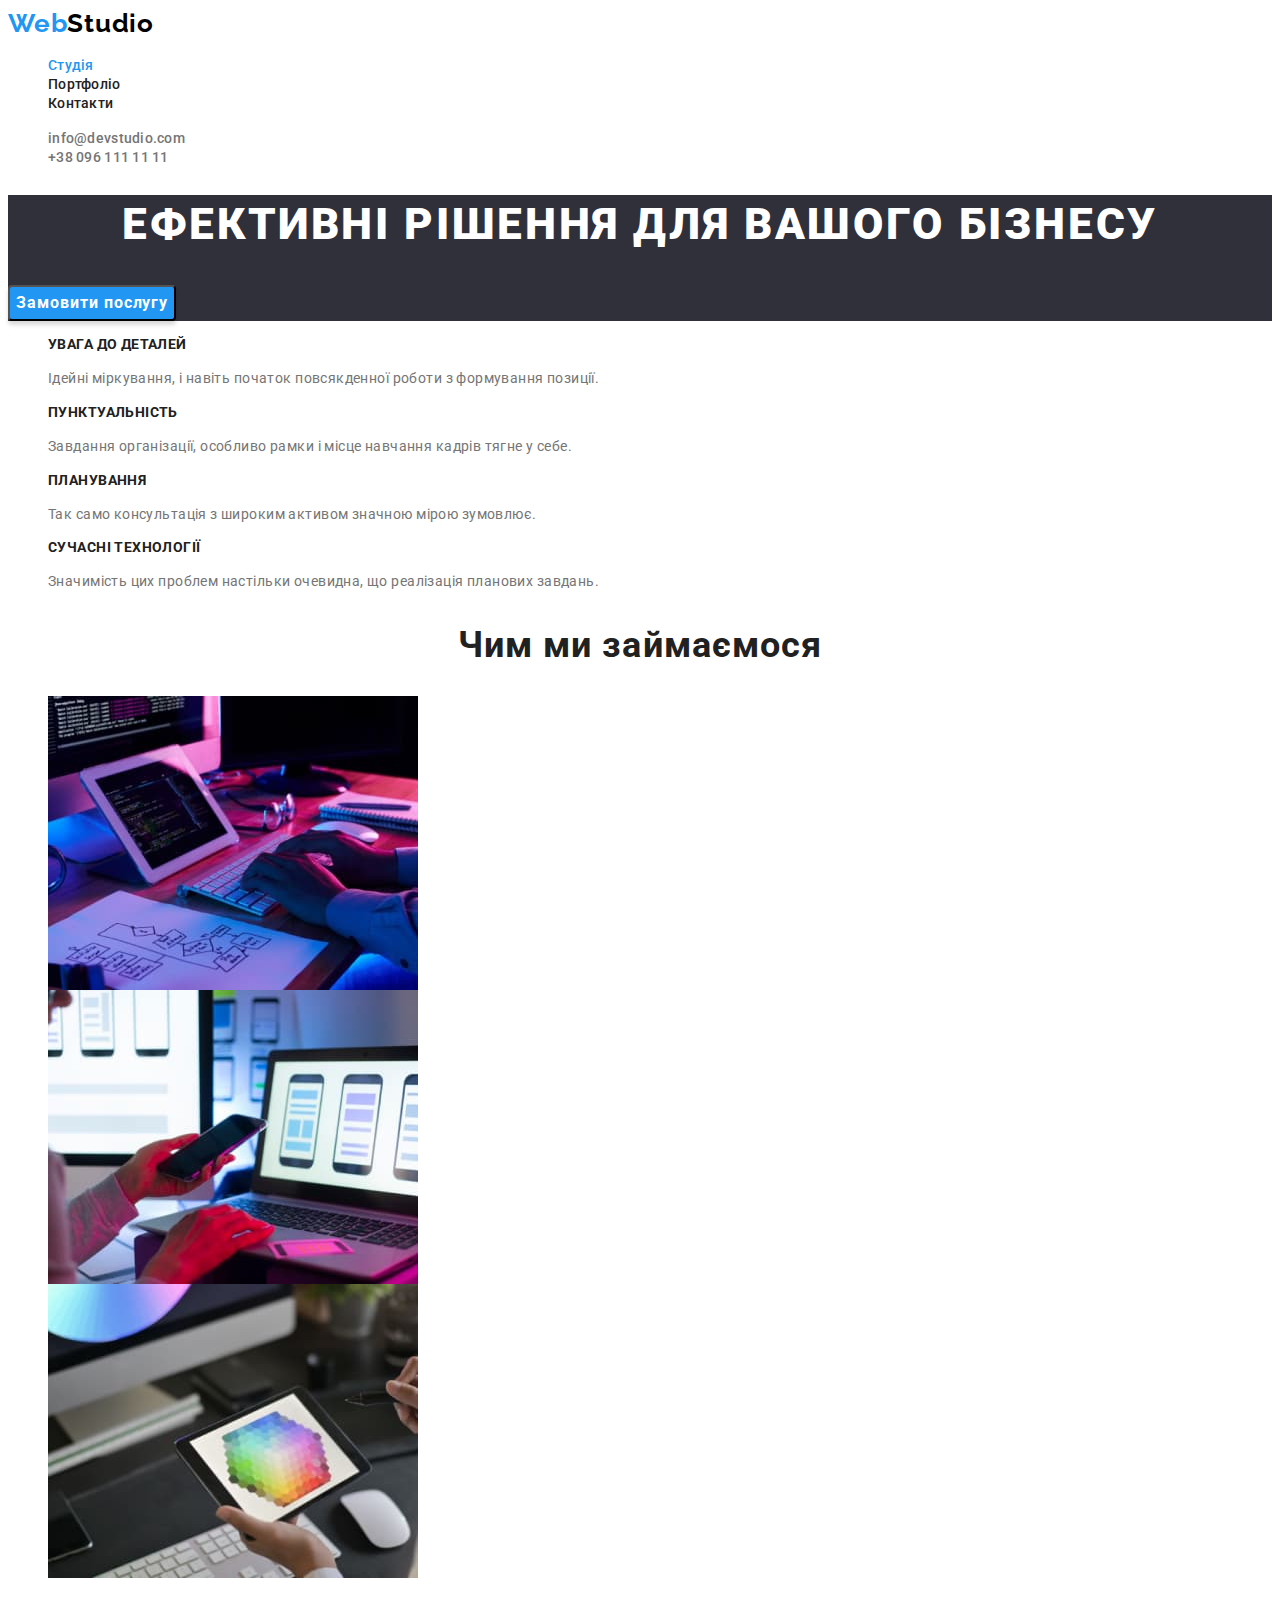
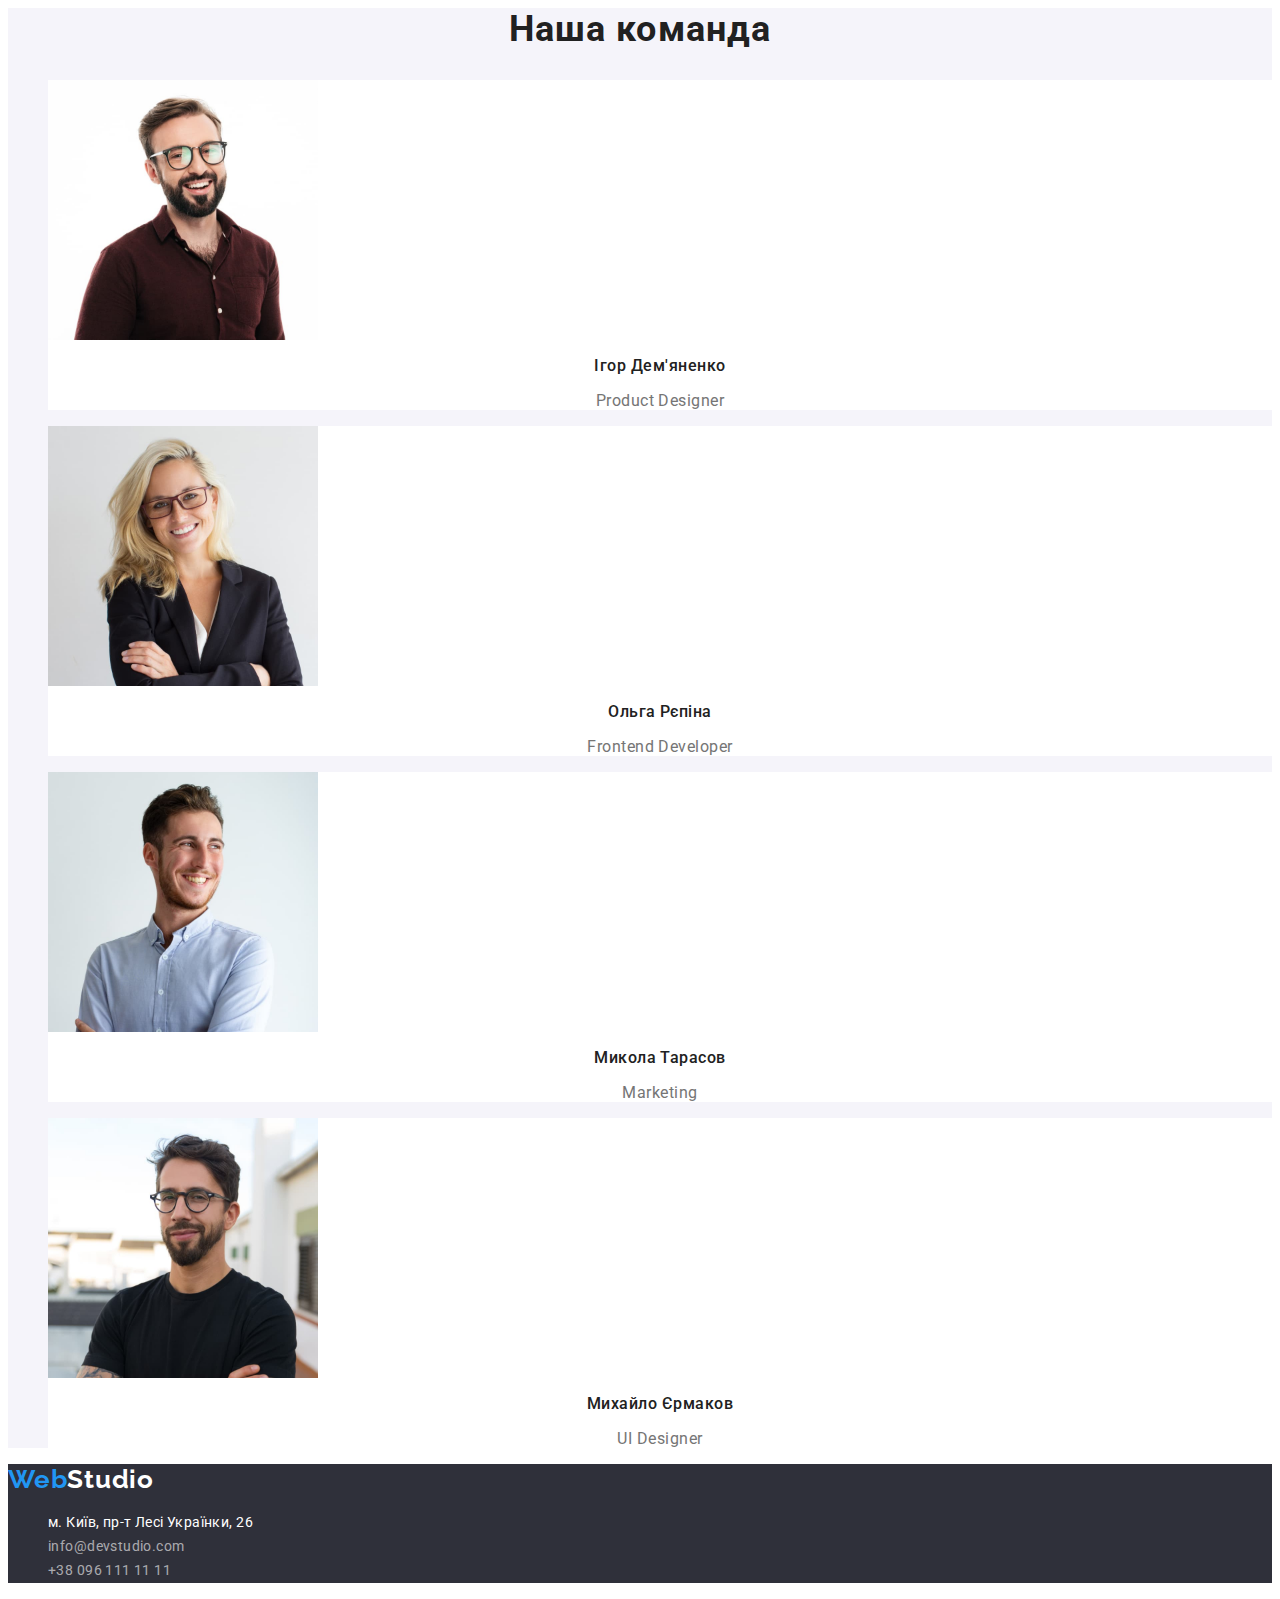
==== index.html @ 2947c77c "Initial commit" ====
<!DOCTYPE html>
<html lang="uk">
  <head>
    <meta charset="UTF-8" />
    <meta http-equiv="X-UA-Compatible" content="IE=edge" />
    <meta name="viewport" content="width=device-width, initial-scale=1.0" />
    <title>Головна</title>
    <!--    ///   подключение шрифтов   ///    -->
    <link rel="preconnect" href="https://fonts.googleapis.com" />
    <link rel="preconnect" href="https://fonts.gstatic.com" crossorigin />
    <link
      href="https://fonts.googleapis.com/css2?family=Raleway:wght@700&family=Roboto:wght@400;500;700;900&display=swap"
      rel="stylesheet"
    />
    <!-- ///   подключение файла стилей   /// -->
    <link rel="stylesheet" href="./css/styles.css" />
  </head>
  <body>
    <header class="header">
      <nav class="navigation">
        <a class="logo header-logo link" href="./index.html"
          ><span class="logo-span">Web</span>Studio</a
        >
        <ul class="menu list">
          <li class="menu-item">
            <a class="menu-link link link-hover current" href="./index.html">Студія</a>
          </li>
          <li class="menu-item">
            <a class="menu-link link link-hover" href="./portfolio.html">Портфоліо</a>
          </li>
          <li class="menu-item"><a class="menu-link link link-hover" href="">Контакти</a></li>
        </ul>
      </nav>
      <ul class="header-contact-list list">
        <li class="header-contact-item">
          <a
            class="mailto-link link link-hover header-contact-link"
            href="mailto:info@devstudio.com
"
            >info@devstudio.com
          </a>
        </li>
        <li>
          <a class="phone-number-link link link-hover header-contact-link" href="tel:+380961111111"
            >+38 096 111 11 11</a
          >
        </li>
      </ul>
    </header>

    <main>
      <section class="hero">
        <!-- сделать  заглавные буквы -->
        <h1 class="hero-title transform">Ефективні рішення для вашого бізнесу</h1>
        <button class="button button-primary" type="button">Замовити послугу</button>
      </section>

      <section class="advantage">
        <!-- скрыть заголовок -->
        <h2 class="visually-hidden">Наші переваги</h2>
        <ul class="advantage-list list">
          <li class="advantage-item">
            <h3 class="advantage-title transform">Увага до деталей</h3>
            <p class="advantage-text">
              Ідейні міркування, і навіть початок повсякденної роботи з формування позиції.
            </p>
          </li>
          <li class="advantage-item">
            <h3 class="advantage-title transform">Пунктуальність</h3>
            <p class="advantage-text">
              Завдання організації, особливо рамки і місце навчання кадрів тягне у себе.
            </p>
          </li>
          <li class="advantage-item">
            <h3 class="advantage-title transform">Планування</h3>
            <p class="advantage-text">
              Так само консультація з широким активом значною мірою зумовлює.
            </p>
          </li>
          <li class="advantage-item">
            <h3 class="advantage-title transform">Сучасні технології</h3>
            <p class="advantage-text">
              Значимість цих проблем настільки очевидна, що реалізація планових завдань.
            </p>
          </li>
        </ul>
      </section>

      <section class="work">
        <h2 class="work-title">Чим ми займаємося</h2>
        <ul class="work-list list">
          <li class="work-item">
            <img
              class="work-img"
              src="./images/work_1.jpg"
              alt="Руки печатають на клавіатурі"
              width="370"
              height="294"
            />
          </li>
          <li class="work-item">
            <img
              class="work-img"
              src="./images/work_2.jpg"
              alt="Рука з телефоном перед монітором комп'ютера"
              width="370"
              height="294"
            />
          </li>
          <li class="work-item">
            <img
              class="work-img"
              src="./images/work_3.jpg"
              alt="Рука з планшетом"
              width="370"
              height="294"
            />
          </li>
        </ul>
      </section>

      <section class="team">
        <h2 class="team-title">Наша команда</h2>
        <ul class="team-list list">
          <li class="team-item">
            <img
              class="team-img"
              src="./images/ihor_demianenko.jpg"
              alt="Фото Ігоря Дем'яненко"
              width="270"
              height="260"
            />
            <h3 class="team-item-title">Ігор Дем'яненко</h3>
            <p class="team-item-text" lang="en">Product Designer</p>
          </li>
          <li class="team-item">
            <img
              class="team-img"
              src="./images/olha_riepina.jpg"
              alt="Фото Ольгі Рєпіної"
              width="270"
              height="260"
            />
            <h3 class="team-item-title">Ольга Рєпіна</h3>
            <p class="team-item-text" lang="en">Frontend Developer</p>
          </li>
          <li class="team-item">
            <img
              class="team-img"
              src="./images/mykola_tarasov.jpg"
              alt="Фото Миколи Тарасова"
              width="270"
              height="260"
            />
            <h3 class="team-item-title">Микола Тарасов</h3>
            <p class="team-item-text" lang="en">Marketing</p>
          </li>
          <li class="team-item">
            <img
              class="team-img"
              src="./images/ykhailo_iermakov.jpg"
              alt="Фото Михайла Єрмакова"
              width="270"
              height="260"
            />
            <h3 class="team-item-title">Михайло Єрмаков</h3>
            <p class="team-item-text" lang="en">UI Designer</p>
          </li>
        </ul>
      </section>
    </main>

    <footer class="footer">
      <a class="logo footer-logo link" href="./index.html"
        ><span class="logo-span">Web</span>Studio</a
      >

      <address class="address">
        <ul class="address-list list">
          <li class="address-item">
            <a
              class="address-link link-hover link"
              href="https://goo.gl/maps/Ke3SqtuffiF32a4DA"
              target="_blank"
              rel="noopener noreferrer nofollow"
              >м. Київ, пр-т Лесі Українки, 26</a
            >
          </li>
          <li class="address-list-item">
            <a class="mailto link link-hover footer-contact-link" href="mailto:info@devstudio.com"
              >info@devstudio.com
            </a>
          </li>
          <li class="address-list-item">
            <a class="phone-number link link-hover footer-contact-link" href="tel:+380961111111"
              >+38 096 111 11 11</a
            >
          </li>
        </ul>
      </address>
    </footer>
  </body>
</html>
---- css/styles.css ----
:root{
    /* палитра цветов */
    --primary-color: #212121;
    --secondary-color: #757575;
    --secondary-color-w: #FFFFFF;
    --logo-color:#000000;
    --additional-color: rgba(255, 255, 255, 0.6);
    --accent-color: #2196F3;
    --secondary-accent-color: #188CE8;

    /* фон */
    --primary-background-color: #ffffff;
    --secondary-background-color-lige: rgba(47, 48, 58, 0.4);
    --secondary-background-color-dark: #2F303A;
    --accent-background-color: #AFB1B8;
    --btn-background-color: #F5F4FA;
    /* текст */
    --primary-font-family: 'Roboto', sans-serif;
    --secondary-font-family: 'Raleway', sans-serif;
}
body {
    font-family: var(--primary-font-family);
    color: var(--primary-color);   
    background-color: var(--primary-background-color);
}

/* ///   сброс стилей   /// */

.link{
    text-decoration: none;
}
.list{
    list-style: none;
}
img{
    display: block;
}
.button {
    cursor: pointer;
}
/* //////////////////////////////////////////// */
/*    ///   скрываем заголовок   ///    */
.visually-hidden {
    position: absolute;
    white-space: nowrap;
    width: 1px;
    height: 1px;
    overflow: hidden;
    border: 0;
    padding: 0;
    clip: rect(0 0 0 0);
    clip-path: inset(50%);
    margin: -1px;
}
/* //////////////////////////////////////////// */
/* общие классы */
.transform {
    text-transform: uppercase;
}

.link-hover:hover,
.linc-hover:focus-within{
    color: var(--accent-color);
}
/* //////////////////////////////////////////// */
/*    ///   header   ///    */

/* logo */

.logo {
    font-family: 'Raleway', sans-serif;
    font-weight: 700;
    font-size: 26px;
    line-height: 1.19;
    letter-spacing: 0.03em;
    color: var(--logo-color);
}

.logo-span {
    color: var(--accent-color)
}

.footer-logo {
    color: var(--secondary-color-w);
}


/* nav */
.menu-link{
    font-weight: 500;
    font-size: 14px;
    line-height: 1.14;
    letter-spacing: 0.02em;
    color: var(--primary-color)  
}
/* header-contact */
.header-contact-link{
    color: var(--secondary-color);
    font-weight: 500;
    font-size: 14px;
    line-height: 1.14;
    letter-spacing: 0.02em;
}
/* //////////////////////////////////////////// */


/*    ///   hero   ///    */
.hero{
    background-color: var(--secondary-background-color-dark);
}
.hero-title{
    font-weight: 900;
    font-size: 44px;
    line-height: 1.36;    
    text-align: center;
    letter-spacing: 0.06em;    
    color: var(--secondary-color-w);


}
/* button */
.button {
    font-family: inherit;
    cursor: pointer;
    font-size: 16px;
}
.button-primary{    
    font-weight: 700;   
    line-height: 1.88;        
    letter-spacing: 0.06em;   
    color: var(--secondary-color-w);
    background: var(--accent-color);
    box-shadow: 0px 4px 4px rgba(0, 0, 0, 0.15);
    border-radius: 4px;
}
.portfolio-button{
    font-weight: 500;
    line-height: 1.62;
    letter-spacing: 0.03em;
    padding: 6px 22px;   
    border-radius: 4px;
    color: var(--primary-color);
    background-color: var(--btn-background-color);
    border-color: transparent;
}
/* =========== */
.button-activ:active {
    color: var(--accent-color);
}
.button-primary:hover,
.button-primary:focus{
    background: var(--secondary-accent-color);
   


}
.portfolio-button:hover,
.portfolio-button:focus{
    color: var(--secondary-color-w);
    background: var(--accent-color);
    box-shadow: 0px 3px 1px rgba(0, 0, 0, 0.1), 
                0px 1px 2px rgba(0, 0, 0, 0.08), 
                0px 2px 2px rgba(0, 0, 0, 0.12);
}


/* ///////////////////////////////////////////// */

/*    ///   advantage   ///    */
.advantage-title{    
    font-size: 14px;
    line-height: 1.14;
    letter-spacing: 0.03em;
}
.advantage-text{
    font-size: 14px;
    line-height: 1.71;        
    letter-spacing: 0.03em;    
    color: var(--secondary-color);
}
/* ///////////////////////////////////////////// */

/*    ///   work   /// */
.work-title{   
    font-size: 36px;
    line-height: 1.17;
    text-align: center;
    letter-spacing: 0.03em;
}
/* ///////////////////////////////////////////// */

/*    ///   team   ///    */
.team{
    background-color: var(--btn-background-color);
}
.team-item{
    background-color: var(--primary-background-color);
}
       
.team-title{    
    font-size: 36px;
    line-height: 1.17;
    text-align: center;
    letter-spacing: 0.03em;

}
.team-item-title{    
    font-weight: 500;
    font-size: 16px;
    line-height: 1.19;    
    text-align: center;
    letter-spacing: 0.03em;

}
.team-item-text{
    font-size: 16px;
    line-height: 1.19;
    text-align: center;
    letter-spacing: 0.03em;    
    color: var(--secondary-color);
}
/* ///////////////////////////////////////////// */
/*    ///   footer   ///    */
.footer{
    background-color: var(--secondary-background-color-dark);
}
.address{
    font-style: normal;
}
.address-link{   
    font-size: 14px;
    line-height: 1.71;
    letter-spacing: 0.03em;    
    color: var(--secondary-color-w);
}
.footer-contact-link {
    
    font-size: 14px;
    line-height: 1.71;
    letter-spacing: 0.03em;
    color: var(--additional-color);
}
.current {
    color: var(--accent-color);
}
/* ///////////////////////////////////////////// */
/*    ///   portfolio   ///    */
.portfolio-item-clients-title{
    color: var(--primary-color);
    font-size: 18px;
    line-height: 2;        
    letter-spacing: 0.06em;
}
.portfolio-item-clients-text{
    line-height: 1.88;
    letter-spacing: 0.03em;
    color: var(--secondary-color);
}




/* ///////////////////////////////////////////// */
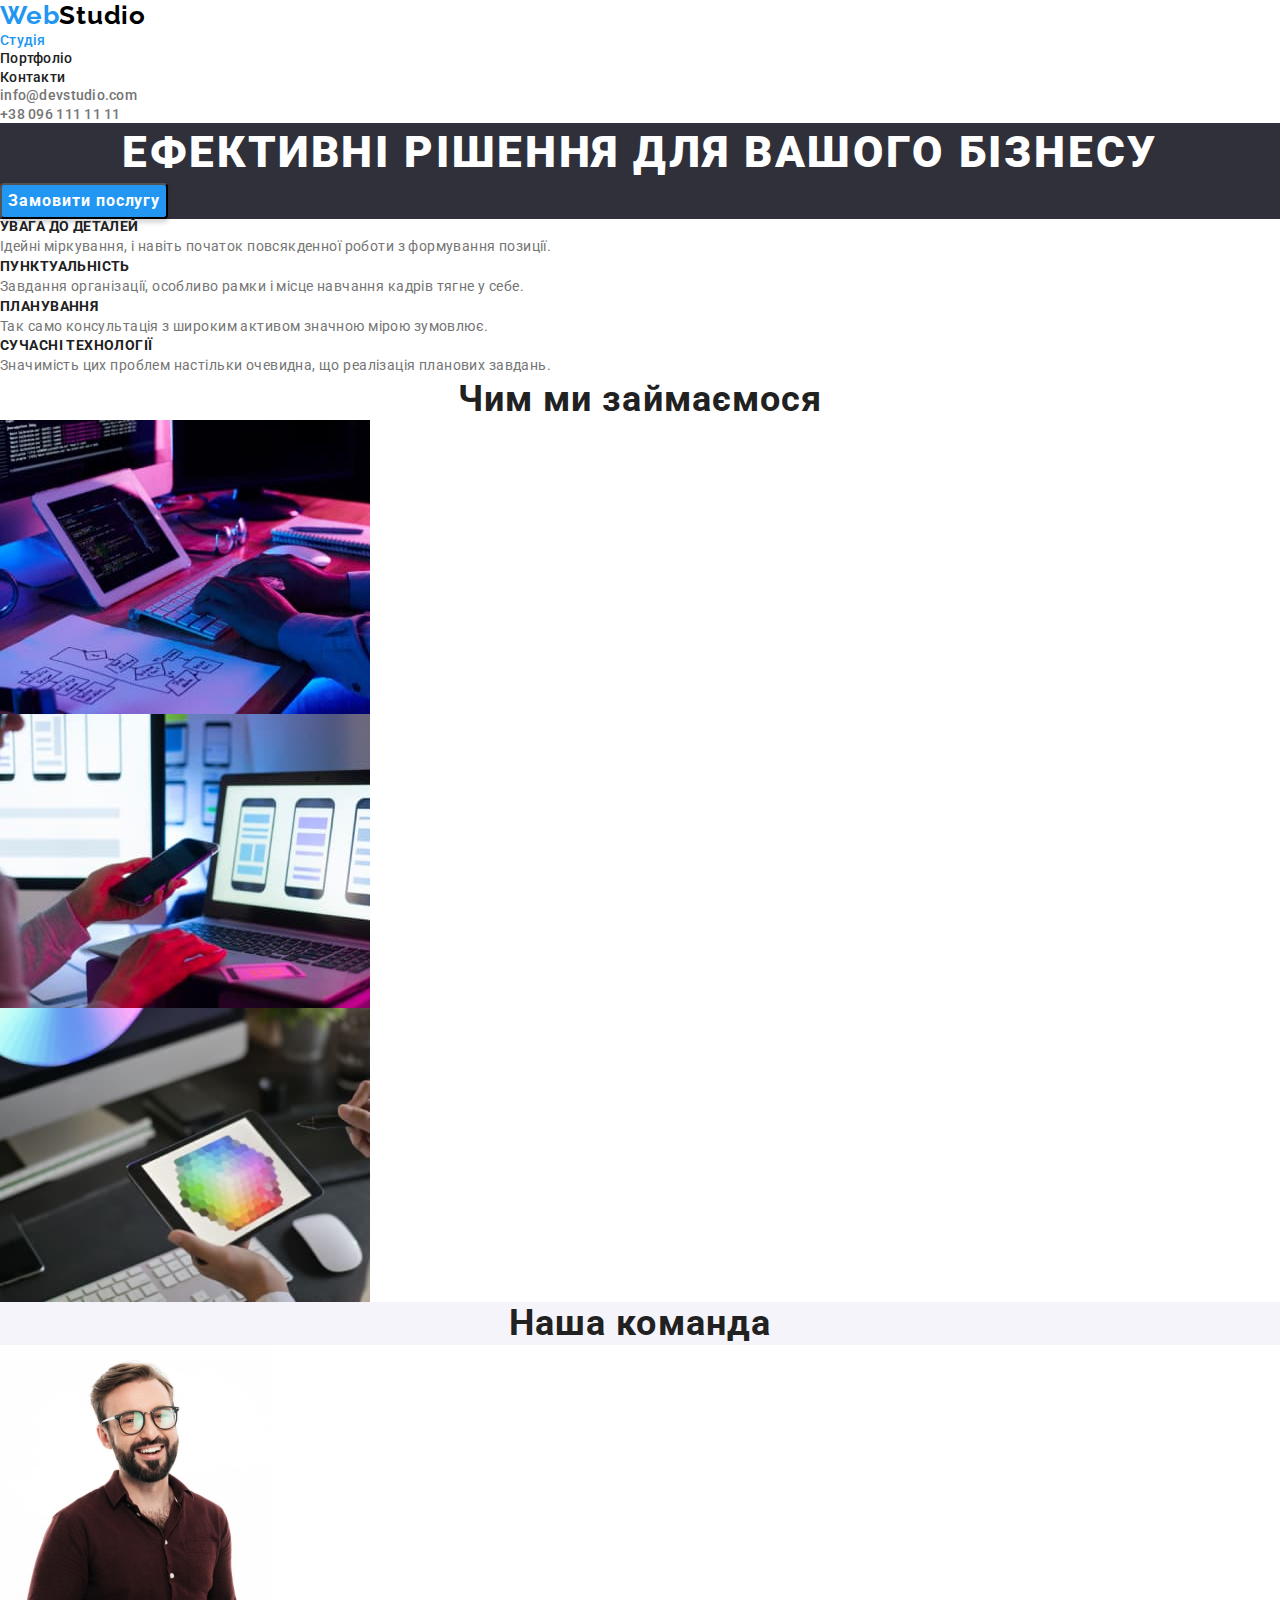
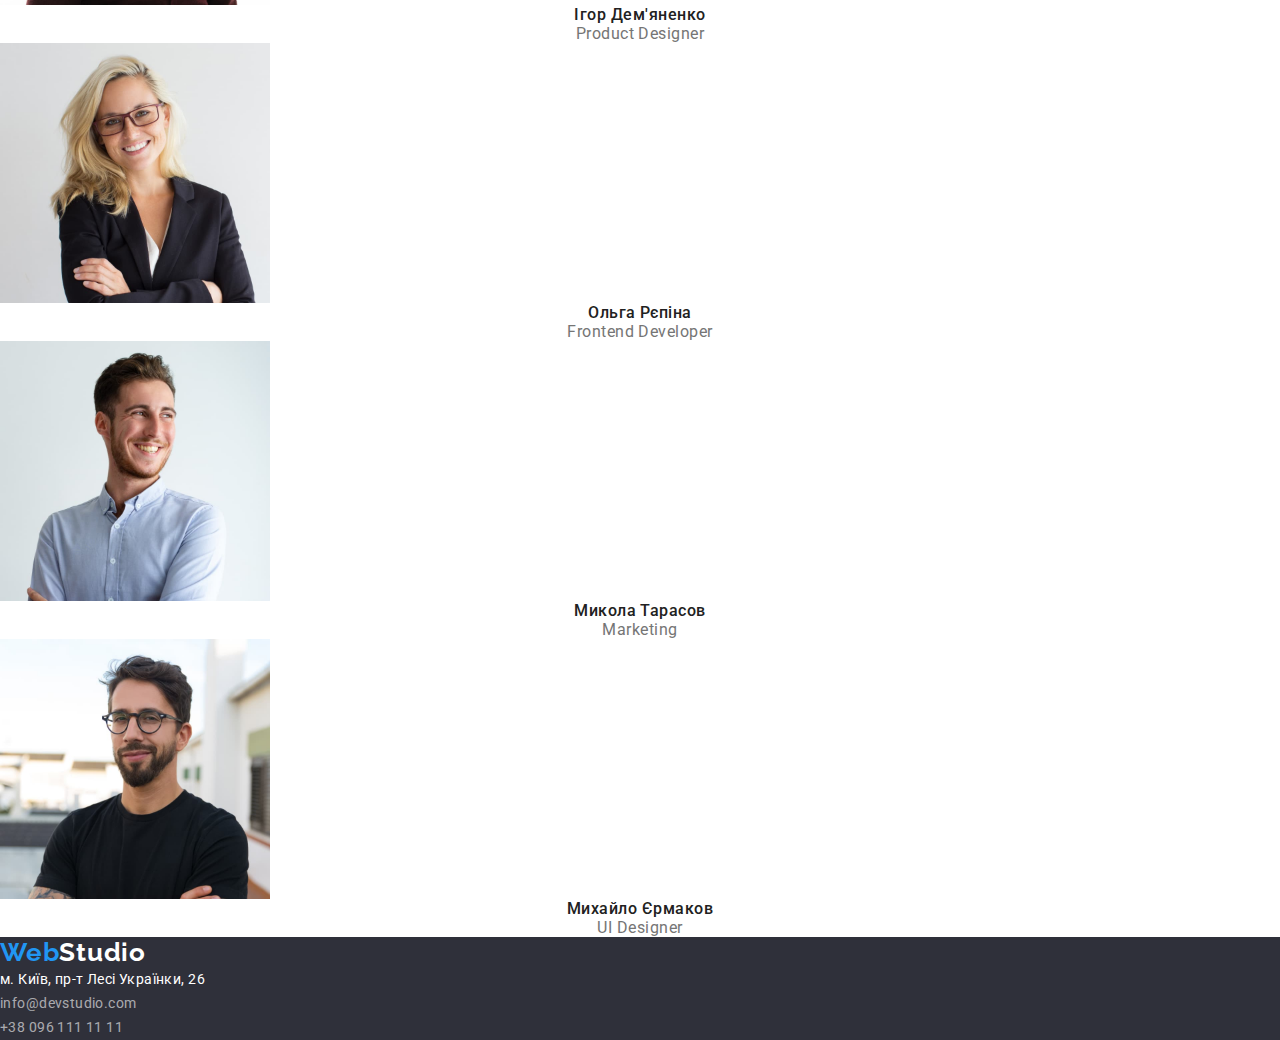
==== commit b1f1957f: "Добавляет нормалайз и сброс стилей" ====
--- a/index.html
+++ b/index.html
@@ -11,6 +11,11 @@
     <link
       href="https://fonts.googleapis.com/css2?family=Raleway:wght@700&family=Roboto:wght@400;500;700;900&display=swap"
       rel="stylesheet"
+    />
+    <!-- modern-normalize -->
+    <link
+      rel="stylesheet"
+      href="https://cdn.jsdelivr.net/npm/modern-normalize@1.1.0/modern-normalize.min.css"
     />
     <!-- ///   подключение файла стилей   /// -->
     <link rel="stylesheet" href="./css/styles.css" />
--- a/css/styles.css
+++ b/css/styles.css
@@ -25,6 +25,20 @@
 }
 
 /* ///   сброс стилей   /// */
+h1,
+h2,
+h3,
+p{
+    margin-top: 0;
+    margin-bottom: 0;
+    padding-left: 0;
+}
+ol,
+ul{
+    margin-top: 0;
+    margin-bottom: 0;
+    padding-left: 0;
+}
 
 .link{
     text-decoration: none;
@@ -37,6 +51,9 @@
 }
 .button {
     cursor: pointer;
+}
+address{
+    font-style: normal;
 }
 /* //////////////////////////////////////////// */
 /*    ///   скрываем заголовок   ///    */
@@ -104,6 +121,8 @@
 /* //////////////////////////////////////////// */
 
 
+
+
 /*    ///   hero   ///    */
 .hero{
     background-color: var(--secondary-background-color-dark);
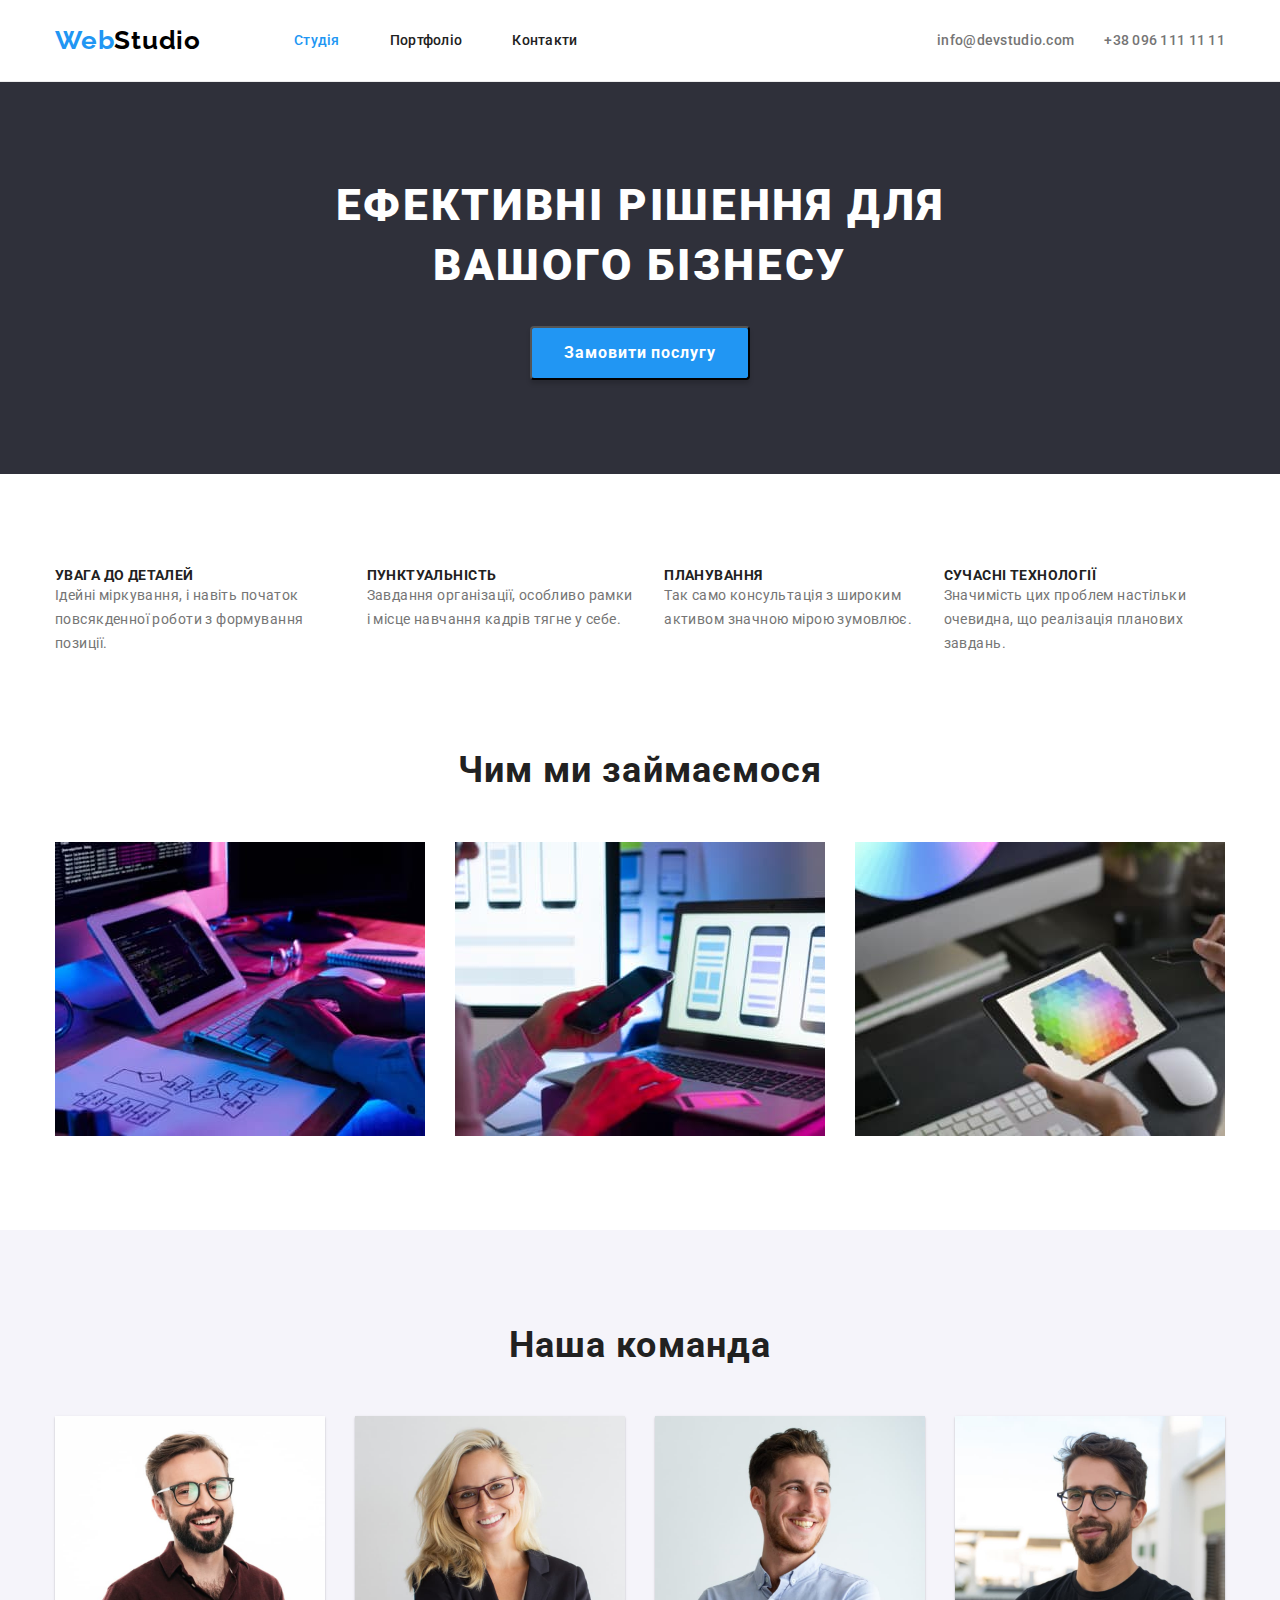
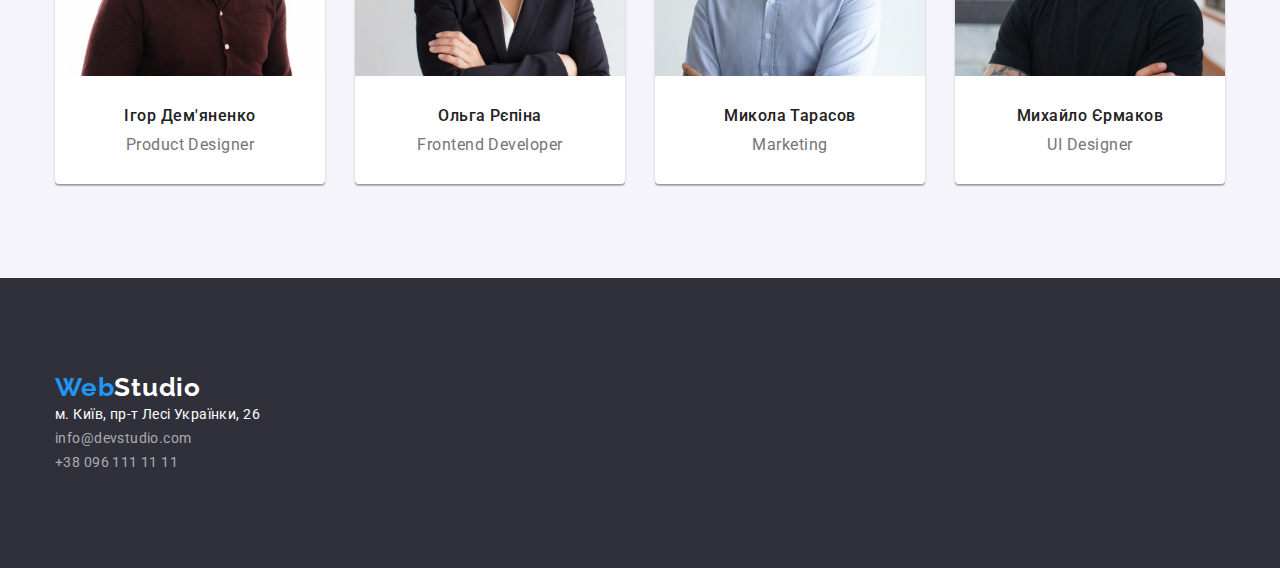
==== commit 9adf7bbd: "Добавляет главную страничку, кроме футера" ====
--- a/index.html
+++ b/index.html
@@ -22,187 +22,199 @@
   </head>
   <body>
     <header class="header">
-      <nav class="navigation">
-        <a class="logo header-logo link" href="./index.html"
-          ><span class="logo-span">Web</span>Studio</a
-        >
-        <ul class="menu list">
-          <li class="menu-item">
-            <a class="menu-link link link-hover current" href="./index.html">Студія</a>
-          </li>
-          <li class="menu-item">
-            <a class="menu-link link link-hover" href="./portfolio.html">Портфоліо</a>
-          </li>
-          <li class="menu-item"><a class="menu-link link link-hover" href="">Контакти</a></li>
-        </ul>
-      </nav>
-      <ul class="header-contact-list list">
-        <li class="header-contact-item">
-          <a
-            class="mailto-link link link-hover header-contact-link"
-            href="mailto:info@devstudio.com
+      <div class="container header-container">
+        <nav class="navigation">
+          <a class="logo header-logo link" href="./index.html"
+            ><span class="logo-span">Web</span>Studio</a
+          >
+          <ul class="menu list">
+            <li class="menu-item">
+              <a class="menu-link link link-hover current" href="./index.html">Студія</a>
+            </li>
+            <li class="menu-item">
+              <a class="menu-link link link-hover" href="./portfolio.html">Портфоліо</a>
+            </li>
+            <li class="menu-item"><a class="menu-link link link-hover" href="">Контакти</a></li>
+          </ul>
+        </nav>
+        <ul class="header-contact-list list">
+          <li class="header-contact-item">
+            <a
+              class="mailto-link link link-hover header-contact-link"
+              href="mailto:info@devstudio.com
 "
-            >info@devstudio.com
-          </a>
-        </li>
-        <li>
-          <a class="phone-number-link link link-hover header-contact-link" href="tel:+380961111111"
-            >+38 096 111 11 11</a
-          >
-        </li>
-      </ul>
-    </header>
-
-    <main>
-      <section class="hero">
-        <!-- сделать  заглавные буквы -->
-        <h1 class="hero-title transform">Ефективні рішення для вашого бізнесу</h1>
-        <button class="button button-primary" type="button">Замовити послугу</button>
-      </section>
-
-      <section class="advantage">
-        <!-- скрыть заголовок -->
-        <h2 class="visually-hidden">Наші переваги</h2>
-        <ul class="advantage-list list">
-          <li class="advantage-item">
-            <h3 class="advantage-title transform">Увага до деталей</h3>
-            <p class="advantage-text">
-              Ідейні міркування, і навіть початок повсякденної роботи з формування позиції.
-            </p>
-          </li>
-          <li class="advantage-item">
-            <h3 class="advantage-title transform">Пунктуальність</h3>
-            <p class="advantage-text">
-              Завдання організації, особливо рамки і місце навчання кадрів тягне у себе.
-            </p>
-          </li>
-          <li class="advantage-item">
-            <h3 class="advantage-title transform">Планування</h3>
-            <p class="advantage-text">
-              Так само консультація з широким активом значною мірою зумовлює.
-            </p>
-          </li>
-          <li class="advantage-item">
-            <h3 class="advantage-title transform">Сучасні технології</h3>
-            <p class="advantage-text">
-              Значимість цих проблем настільки очевидна, що реалізація планових завдань.
-            </p>
-          </li>
-        </ul>
-      </section>
-
-      <section class="work">
-        <h2 class="work-title">Чим ми займаємося</h2>
-        <ul class="work-list list">
-          <li class="work-item">
-            <img
-              class="work-img"
-              src="./images/work_1.jpg"
-              alt="Руки печатають на клавіатурі"
-              width="370"
-              height="294"
-            />
-          </li>
-          <li class="work-item">
-            <img
-              class="work-img"
-              src="./images/work_2.jpg"
-              alt="Рука з телефоном перед монітором комп'ютера"
-              width="370"
-              height="294"
-            />
-          </li>
-          <li class="work-item">
-            <img
-              class="work-img"
-              src="./images/work_3.jpg"
-              alt="Рука з планшетом"
-              width="370"
-              height="294"
-            />
-          </li>
-        </ul>
-      </section>
-
-      <section class="team">
-        <h2 class="team-title">Наша команда</h2>
-        <ul class="team-list list">
-          <li class="team-item">
-            <img
-              class="team-img"
-              src="./images/ihor_demianenko.jpg"
-              alt="Фото Ігоря Дем'яненко"
-              width="270"
-              height="260"
-            />
-            <h3 class="team-item-title">Ігор Дем'яненко</h3>
-            <p class="team-item-text" lang="en">Product Designer</p>
-          </li>
-          <li class="team-item">
-            <img
-              class="team-img"
-              src="./images/olha_riepina.jpg"
-              alt="Фото Ольгі Рєпіної"
-              width="270"
-              height="260"
-            />
-            <h3 class="team-item-title">Ольга Рєпіна</h3>
-            <p class="team-item-text" lang="en">Frontend Developer</p>
-          </li>
-          <li class="team-item">
-            <img
-              class="team-img"
-              src="./images/mykola_tarasov.jpg"
-              alt="Фото Миколи Тарасова"
-              width="270"
-              height="260"
-            />
-            <h3 class="team-item-title">Микола Тарасов</h3>
-            <p class="team-item-text" lang="en">Marketing</p>
-          </li>
-          <li class="team-item">
-            <img
-              class="team-img"
-              src="./images/ykhailo_iermakov.jpg"
-              alt="Фото Михайла Єрмакова"
-              width="270"
-              height="260"
-            />
-            <h3 class="team-item-title">Михайло Єрмаков</h3>
-            <p class="team-item-text" lang="en">UI Designer</p>
-          </li>
-        </ul>
-      </section>
-    </main>
-
-    <footer class="footer">
-      <a class="logo footer-logo link" href="./index.html"
-        ><span class="logo-span">Web</span>Studio</a
-      >
-
-      <address class="address">
-        <ul class="address-list list">
-          <li class="address-item">
-            <a
-              class="address-link link-hover link"
-              href="https://goo.gl/maps/Ke3SqtuffiF32a4DA"
-              target="_blank"
-              rel="noopener noreferrer nofollow"
-              >м. Київ, пр-т Лесі Українки, 26</a
-            >
-          </li>
-          <li class="address-list-item">
-            <a class="mailto link link-hover footer-contact-link" href="mailto:info@devstudio.com"
               >info@devstudio.com
             </a>
           </li>
-          <li class="address-list-item">
-            <a class="phone-number link link-hover footer-contact-link" href="tel:+380961111111"
+          <li>
+            <a
+              class="phone-number-link link link-hover header-contact-link"
+              href="tel:+380961111111"
               >+38 096 111 11 11</a
             >
           </li>
         </ul>
-      </address>
+      </div>
+    </header>
+
+    <main>
+      <section class="hero">
+        <div class="container hero-container">
+          <h1 class="hero-title transform">Ефективні рішення для вашого бізнесу</h1>
+          <button class="button button-primary" type="button">Замовити послугу</button>
+        </div>
+      </section>
+
+      <section class="advantage">
+        <div class="container advantage-container">
+          <h2 class="visually-hidden">Наші переваги</h2>
+          <ul class="advantage-list list">
+            <li class="advantage-item">
+              <h3 class="advantage-title transform">Увага до деталей</h3>
+              <p class="advantage-text">
+                Ідейні міркування, і навіть початок повсякденної роботи з формування позиції.
+              </p>
+            </li>
+            <li class="advantage-item">
+              <h3 class="advantage-title transform">Пунктуальність</h3>
+              <p class="advantage-text">
+                Завдання організації, особливо рамки і місце навчання кадрів тягне у себе.
+              </p>
+            </li>
+            <li class="advantage-item">
+              <h3 class="advantage-title transform">Планування</h3>
+              <p class="advantage-text">
+                Так само консультація з широким активом значною мірою зумовлює.
+              </p>
+            </li>
+            <li class="advantage-item">
+              <h3 class="advantage-title transform">Сучасні технології</h3>
+              <p class="advantage-text">
+                Значимість цих проблем настільки очевидна, що реалізація планових завдань.
+              </p>
+            </li>
+          </ul>
+        </div>
+      </section>
+
+      <section class="work">
+        <div class="container work-container">
+          <h2 class="work-title title">Чим ми займаємося</h2>
+          <ul class="work-list list">
+            <li class="work-item">
+              <img
+                class="work-img"
+                src="./images/work_1.jpg"
+                alt="Руки печатають на клавіатурі"
+                width="370"
+                height="294"
+              />
+            </li>
+            <li class="work-item">
+              <img
+                class="work-img"
+                src="./images/work_2.jpg"
+                alt="Рука з телефоном перед монітором комп'ютера"
+                width="370"
+                height="294"
+              />
+            </li>
+            <li class="work-item">
+              <img
+                class="work-img"
+                src="./images/work_3.jpg"
+                alt="Рука з планшетом"
+                width="370"
+                height="294"
+              />
+            </li>
+          </ul>
+        </div>
+      </section>
+
+      <section class="team">
+        <div class="container">
+          <h2 class="team-title title">Наша команда</h2>
+          <ul class="team-list list">
+            <li class="team-item">
+              <img
+                class="team-img"
+                src="./images/ihor_demianenko.jpg"
+                alt="Фото Ігоря Дем'яненко"
+                width="270"
+                height="260"
+              />
+              <h3 class="team-item-title">Ігор Дем'яненко</h3>
+              <p class="team-item-text" lang="en">Product Designer</p>
+            </li>
+            <li class="team-item">
+              <img
+                class="team-img"
+                src="./images/olha_riepina.jpg"
+                alt="Фото Ольгі Рєпіної"
+                width="270"
+                height="260"
+              />
+              <h3 class="team-item-title">Ольга Рєпіна</h3>
+              <p class="team-item-text" lang="en">Frontend Developer</p>
+            </li>
+            <li class="team-item">
+              <img
+                class="team-img"
+                src="./images/mykola_tarasov.jpg"
+                alt="Фото Миколи Тарасова"
+                width="270"
+                height="260"
+              />
+              <h3 class="team-item-title">Микола Тарасов</h3>
+              <p class="team-item-text" lang="en">Marketing</p>
+            </li>
+            <li class="team-item">
+              <img
+                class="team-img"
+                src="./images/ykhailo_iermakov.jpg"
+                alt="Фото Михайла Єрмакова"
+                width="270"
+                height="260"
+              />
+              <h3 class="team-item-title">Михайло Єрмаков</h3>
+              <p class="team-item-text" lang="en">UI Designer</p>
+            </li>
+          </ul>
+        </div>
+      </section>
+    </main>
+
+    <footer class="footer">
+      <div class="container">
+        <a class="logo footer-logo link" href="./index.html"
+          ><span class="logo-span">Web</span>Studio</a
+        >
+
+        <address class="address">
+          <ul class="address-list list">
+            <li class="address-item">
+              <a
+                class="address-link link-hover link"
+                href="https://goo.gl/maps/Ke3SqtuffiF32a4DA"
+                target="_blank"
+                rel="noopener noreferrer nofollow"
+                >м. Київ, пр-т Лесі Українки, 26</a
+              >
+            </li>
+            <li class="address-list-item">
+              <a class="mailto link link-hover footer-contact-link" href="mailto:info@devstudio.com"
+                >info@devstudio.com
+              </a>
+            </li>
+            <li class="address-list-item">
+              <a class="phone-number link link-hover footer-contact-link" href="tel:+380961111111"
+                >+38 096 111 11 11</a
+              >
+            </li>
+          </ul>
+        </address>
+      </div>
     </footer>
   </body>
 </html>
--- a/css/styles.css
+++ b/css/styles.css
@@ -71,19 +71,30 @@
 }
 /* //////////////////////////////////////////// */
 /* общие классы */
+.container{
+    width: 1200px;
+    padding:94px 15px;
+    margin-left: auto;
+    margin-right: auto;
+} 
+.title{
+    font-size: 36px;
+    line-height: 1.17;
+    text-align: center;
+    letter-spacing: 0.03em;
+    margin-bottom: 50px;
+    
+
+}
 .transform {
     text-transform: uppercase;
 }
-
 .link-hover:hover,
 .linc-hover:focus-within{
     color: var(--accent-color);
 }
 /* //////////////////////////////////////////// */
-/*    ///   header   ///    */
-
 /* logo */
-
 .logo {
     font-family: 'Raleway', sans-serif;
     font-weight: 700;
@@ -92,16 +103,40 @@
     letter-spacing: 0.03em;
     color: var(--logo-color);
 }
-
 .logo-span {
     color: var(--accent-color)
 }
-
 .footer-logo {
     color: var(--secondary-color-w);
 }
-
-
+/*====================   HEADER   ==================== */
+.header{
+    border-bottom: 1px solid #ECECEC;
+}
+.header-container {
+    display: flex;    
+    justify-content: space-between;
+    padding-top: 25px;
+    padding-bottom: 25px;    
+}
+.navigation {
+    display: flex;
+    justify-content: center;
+    align-items: center;
+}
+.menu {
+    display: flex;
+    column-gap: 50px;
+}
+.header-logo{
+    margin-right: 93px;
+}
+.header-contact-list{
+    display: flex;
+    justify-content: center;
+    align-items: center;
+    column-gap: 30px;
+}
 /* nav */
 .menu-link{
     font-weight: 500;
@@ -119,35 +154,41 @@
     letter-spacing: 0.02em;
 }
 /* //////////////////////////////////////////// */
-
-
-
-
 /*    ///   hero   ///    */
 .hero{
     background-color: var(--secondary-background-color-dark);
+}
+.hero-container{
+    display: flex;
+    flex-direction: column;
+    align-items: center;
+    row-gap: 30px;
 }
 .hero-title{
     font-weight: 900;
     font-size: 44px;
     line-height: 1.36;    
     text-align: center;
-    letter-spacing: 0.06em;    
-    color: var(--secondary-color-w);
-
-
+    letter-spacing: 0.06em; 
+    width: 696px; 
+    /* margin-right: auto;
+    margin-left: auto; */
+    color: var(--secondary-color-w);
 }
 /* button */
 .button {
     font-family: inherit;
     cursor: pointer;
     font-size: 16px;
-}
+}   
 .button-primary{    
     font-weight: 700;   
     line-height: 1.88;        
     letter-spacing: 0.06em;   
     color: var(--secondary-color-w);
+    padding: 10px 32px;
+    /* margin-right: auto;
+    margin-left: auto; */
     background: var(--accent-color);
     box-shadow: 0px 4px 4px rgba(0, 0, 0, 0.15);
     border-radius: 4px;
@@ -186,6 +227,13 @@
 /* ///////////////////////////////////////////// */
 
 /*    ///   advantage   ///    */
+.advantage-list{
+    display: flex;
+    justify-content: space-between;
+    column-gap: 30px;
+
+}
+
 .advantage-title{    
     font-size: 14px;
     line-height: 1.14;
@@ -198,30 +246,39 @@
     color: var(--secondary-color);
 }
 /* ///////////////////////////////////////////// */
-
 /*    ///   work   /// */
-.work-title{   
-    font-size: 36px;
-    line-height: 1.17;
-    text-align: center;
-    letter-spacing: 0.03em;
-}
+/* ///////////////////////////////////////////// */
+
+.work-container{
+    padding-top: 0;
+}
+.work-list{
+    display: flex;
+    justify-content: space-between;
+    column-gap: 30px;
+    
+}
+
 /* ///////////////////////////////////////////// */
 
 /*    ///   team   ///    */
 .team{
     background-color: var(--btn-background-color);
 }
-.team-item{
+  
+.team-list{
+    display: flex;
+    justify-content: space-between;
+    column-gap: 30px;    
+}
+.team-item {
     background-color: var(--primary-background-color);
-}
-       
-.team-title{    
-    font-size: 36px;
-    line-height: 1.17;
-    text-align: center;
-    letter-spacing: 0.03em;
-
+    padding-bottom: 30px;    
+    box-shadow: 0px 1px 3px rgba(0, 0, 0, 0.12), 0px 1px 1px rgba(0, 0, 0, 0.14), 0px 2px 1px rgba(0, 0, 0, 0.2);
+    border-radius: 0px 0px 4px 4px;
+}
+.team-img{
+    margin-bottom: 30px;
 }
 .team-item-title{    
     font-weight: 500;
@@ -229,6 +286,7 @@
     line-height: 1.19;    
     text-align: center;
     letter-spacing: 0.03em;
+    margin-bottom: 10px;
 
 }
 .team-item-text{
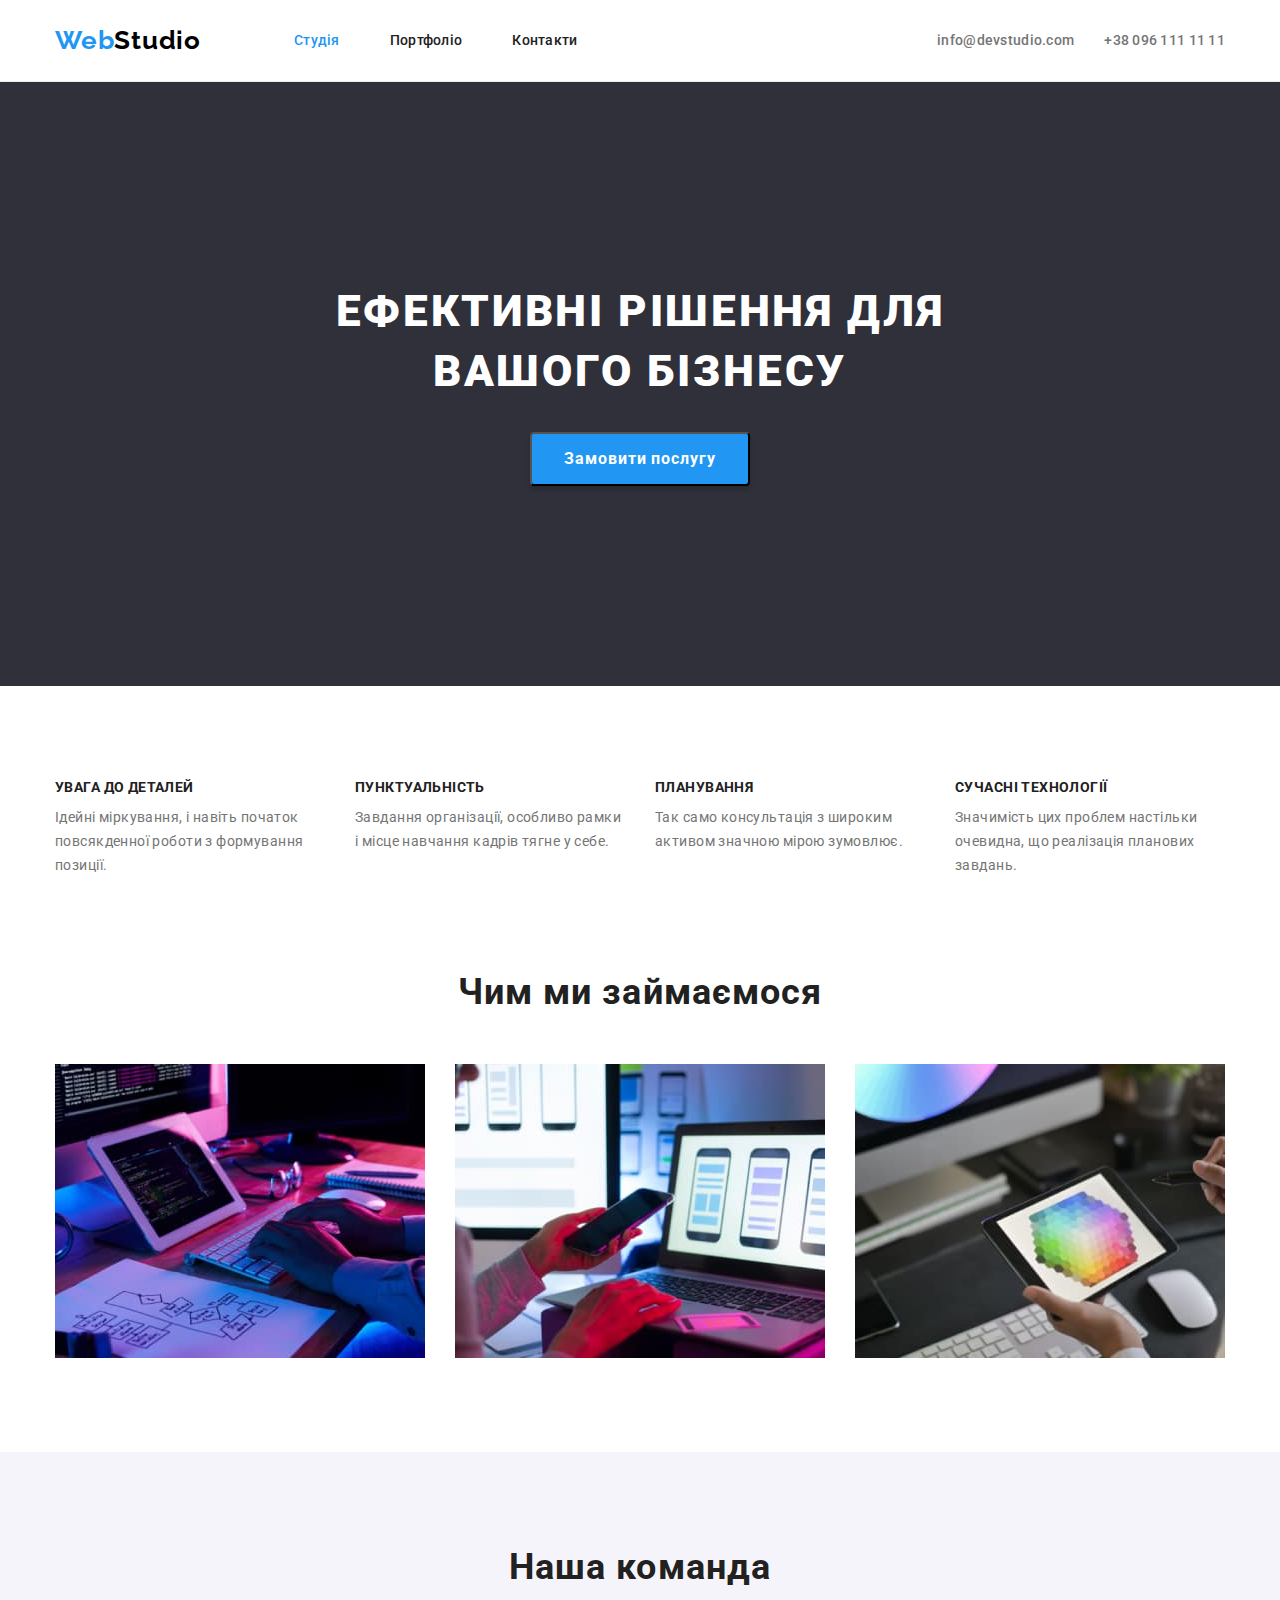
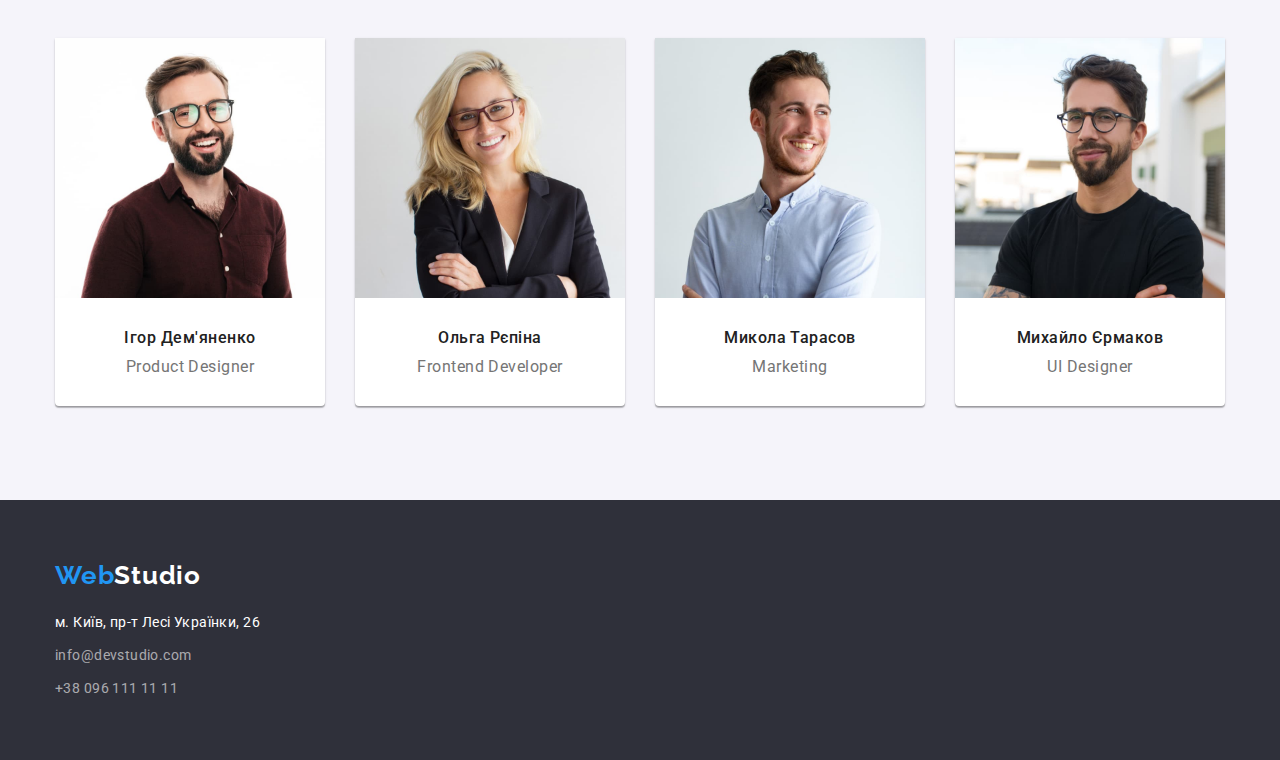
==== commit 42c84978: "Добавляет третье ДЗ" ====
--- a/index.html
+++ b/index.html
@@ -65,8 +65,8 @@
         </div>
       </section>
 
-      <section class="advantage">
-        <div class="container advantage-container">
+      <section class="advantage section">
+        <div class="container">
           <h2 class="visually-hidden">Наші переваги</h2>
           <ul class="advantage-list list">
             <li class="advantage-item">
@@ -97,8 +97,8 @@
         </div>
       </section>
 
-      <section class="work">
-        <div class="container work-container">
+      <section class="work section">
+        <div class="container">
           <h2 class="work-title title">Чим ми займаємося</h2>
           <ul class="work-list list">
             <li class="work-item">
@@ -132,7 +132,7 @@
         </div>
       </section>
 
-      <section class="team">
+      <section class="team section">
         <div class="container">
           <h2 class="team-title title">Наша команда</h2>
           <ul class="team-list list">
@@ -186,7 +186,7 @@
     </main>
 
     <footer class="footer">
-      <div class="container">
+      <div class="container footer-container">
         <a class="logo footer-logo link" href="./index.html"
           ><span class="logo-span">Web</span>Studio</a
         >
--- a/css/styles.css
+++ b/css/styles.css
@@ -1,342 +1,381 @@
-:root{
-    /* палитра цветов */
-    --primary-color: #212121;
-    --secondary-color: #757575;
-    --secondary-color-w: #FFFFFF;
-    --logo-color:#000000;
-    --additional-color: rgba(255, 255, 255, 0.6);
-    --accent-color: #2196F3;
-    --secondary-accent-color: #188CE8;
-
-    /* фон */
-    --primary-background-color: #ffffff;
-    --secondary-background-color-lige: rgba(47, 48, 58, 0.4);
-    --secondary-background-color-dark: #2F303A;
-    --accent-background-color: #AFB1B8;
-    --btn-background-color: #F5F4FA;
-    /* текст */
-    --primary-font-family: 'Roboto', sans-serif;
-    --secondary-font-family: 'Raleway', sans-serif;
+:root {
+  /* палитра цветов */
+  --primary-color: #212121;
+  --secondary-color: #757575;
+  --secondary-color-w: #ffffff;
+  --logo-color: #000000;
+  --additional-color: rgba(255, 255, 255, 0.6);
+  --accent-color: #2196f3;
+  --secondary-accent-color: #188ce8;
+  /*  рамка */
+  --primary-border-color: #eeeeee;
+  --secondary-border-color: #ececec;
+
+  /* фон */
+  --primary-background-color: #ffffff;
+  --secondary-background-color-lige: rgba(47, 48, 58, 0.4);
+  --secondary-background-color-dark: #2f303a;
+  --accent-background-color: #afb1b8;
+  --btn-background-color: #f5f4fa;
+  /* текст */
+  --primary-font-family: 'Roboto', sans-serif;
+  --secondary-font-family: 'Raleway', sans-serif;
 }
 body {
-    font-family: var(--primary-font-family);
-    color: var(--primary-color);   
-    background-color: var(--primary-background-color);
+  font-family: var(--primary-font-family);
+  color: var(--primary-color);
+  background-color: var(--primary-background-color);
 }
 
 /* ///   сброс стилей   /// */
 h1,
 h2,
 h3,
-p{
-    margin-top: 0;
-    margin-bottom: 0;
-    padding-left: 0;
+p {
+  margin-top: 0;
+  margin-bottom: 0;
+  padding-left: 0;
 }
 ol,
-ul{
-    margin-top: 0;
-    margin-bottom: 0;
-    padding-left: 0;
-}
-
-.link{
-    text-decoration: none;
-}
-.list{
-    list-style: none;
-}
-img{
-    display: block;
+ul {
+  margin-top: 0;
+  margin-bottom: 0;
+  padding-left: 0;
+}
+
+.link {
+  text-decoration: none;
+}
+.list {
+  list-style: none;
+}
+img {
+  display: block;
 }
 .button {
-    cursor: pointer;
-}
-address{
-    font-style: normal;
+  cursor: pointer;
+}
+address {
+  font-style: normal;
 }
 /* //////////////////////////////////////////// */
 /*    ///   скрываем заголовок   ///    */
 .visually-hidden {
-    position: absolute;
-    white-space: nowrap;
-    width: 1px;
-    height: 1px;
-    overflow: hidden;
-    border: 0;
-    padding: 0;
-    clip: rect(0 0 0 0);
-    clip-path: inset(50%);
-    margin: -1px;
+  position: absolute;
+  white-space: nowrap;
+  width: 1px;
+  height: 1px;
+  overflow: hidden;
+  border: 0;
+  padding: 0;
+  clip: rect(0 0 0 0);
+  clip-path: inset(50%);
+  margin: -1px;
 }
 /* //////////////////////////////////////////// */
 /* общие классы */
-.container{
-    width: 1200px;
-    padding:94px 15px;
-    margin-left: auto;
-    margin-right: auto;
-} 
-.title{
-    font-size: 36px;
-    line-height: 1.17;
-    text-align: center;
-    letter-spacing: 0.03em;
-    margin-bottom: 50px;
-    
-
+.section{
+  padding-top: 94px;
+  padding-bottom: 94px;
+}
+.container {
+  width: 1200px;
+  padding-left: 15px;
+  padding-right: 15px;
+  margin-left: auto;
+  margin-right: auto;
+}
+.title {
+  font-size: 36px;
+  line-height: 1.17;
+  text-align: center;
+  letter-spacing: 0.03em;
+  margin-bottom: 50px;
 }
 .transform {
-    text-transform: uppercase;
+  text-transform: uppercase;
 }
 .link-hover:hover,
-.linc-hover:focus-within{
-    color: var(--accent-color);
+.linc-hover:focus-within {
+  color: var(--accent-color);
 }
 /* //////////////////////////////////////////// */
 /* logo */
 .logo {
-    font-family: 'Raleway', sans-serif;
-    font-weight: 700;
-    font-size: 26px;
-    line-height: 1.19;
-    letter-spacing: 0.03em;
-    color: var(--logo-color);
+  font-family: 'Raleway', sans-serif;
+  font-weight: 700;
+  font-size: 26px;
+  line-height: 1.19;
+  letter-spacing: 0.03em;
+  color: var(--logo-color);
 }
 .logo-span {
-    color: var(--accent-color)
+  color: var(--accent-color);
 }
 .footer-logo {
-    color: var(--secondary-color-w);
+  color: var(--secondary-color-w);
+  margin-bottom: 20px;
 }
 /*====================   HEADER   ==================== */
-.header{
-    border-bottom: 1px solid #ECECEC;
+.header {
+  border-bottom: 1px solid var(--secondary-border-color);
+  padding-top: 25px;
+  padding-bottom: 25px;  
 }
 .header-container {
-    display: flex;    
-    justify-content: space-between;
-    padding-top: 25px;
-    padding-bottom: 25px;    
+  display: flex;
+  justify-content: space-between;
+  
 }
 .navigation {
-    display: flex;
-    justify-content: center;
-    align-items: center;
+  display: flex;
+  justify-content: center;
+  align-items: center;
 }
 .menu {
-    display: flex;
-    column-gap: 50px;
-}
-.header-logo{
-    margin-right: 93px;
-}
-.header-contact-list{
-    display: flex;
-    justify-content: center;
-    align-items: center;
-    column-gap: 30px;
+  display: flex;
+  column-gap: 50px;
+}
+.header-logo {
+  margin-right: 93px;
+}
+.header-contact-list {
+  display: flex;
+  justify-content: center;
+  align-items: center;
+  column-gap: 30px;
 }
 /* nav */
-.menu-link{
-    font-weight: 500;
-    font-size: 14px;
-    line-height: 1.14;
-    letter-spacing: 0.02em;
-    color: var(--primary-color)  
+.menu-link {
+  font-weight: 500;
+  font-size: 14px;
+  line-height: 1.14;
+  letter-spacing: 0.02em;
+  color: var(--primary-color);
 }
 /* header-contact */
-.header-contact-link{
-    color: var(--secondary-color);
-    font-weight: 500;
-    font-size: 14px;
-    line-height: 1.14;
-    letter-spacing: 0.02em;
+.header-contact-link {
+  color: var(--secondary-color);
+  font-weight: 500;
+  font-size: 14px;
+  line-height: 1.14;
+  letter-spacing: 0.02em;
 }
 /* //////////////////////////////////////////// */
 /*    ///   hero   ///    */
-.hero{
-    background-color: var(--secondary-background-color-dark);
-}
-.hero-container{
-    display: flex;
-    flex-direction: column;
-    align-items: center;
-    row-gap: 30px;
-}
-.hero-title{
-    font-weight: 900;
-    font-size: 44px;
-    line-height: 1.36;    
-    text-align: center;
-    letter-spacing: 0.06em; 
-    width: 696px; 
-    /* margin-right: auto;
+.hero {
+  background-color: var(--secondary-background-color-dark);
+  padding-top: 200px;
+  padding-bottom: 200px;
+}
+.hero-container {
+  display: flex;
+  flex-direction: column;
+  align-items: center;
+  row-gap: 30px;
+}
+.hero-title {
+  font-weight: 900;
+  font-size: 44px;
+  line-height: 1.36;
+  text-align: center;
+  letter-spacing: 0.06em;
+  width: 696px;
+  /* margin-right: auto;
     margin-left: auto; */
-    color: var(--secondary-color-w);
+  color: var(--secondary-color-w);
 }
 /* button */
 .button {
-    font-family: inherit;
-    cursor: pointer;
-    font-size: 16px;
-}   
-.button-primary{    
-    font-weight: 700;   
-    line-height: 1.88;        
-    letter-spacing: 0.06em;   
-    color: var(--secondary-color-w);
-    padding: 10px 32px;
-    /* margin-right: auto;
+  font-family: inherit;
+  cursor: pointer;
+  font-size: 16px;
+}
+.button-primary {
+  font-weight: 700;
+  line-height: 1.88;
+  letter-spacing: 0.06em;
+  color: var(--secondary-color-w);
+  padding: 10px 32px;
+  /* margin-right: auto;
     margin-left: auto; */
-    background: var(--accent-color);
-    box-shadow: 0px 4px 4px rgba(0, 0, 0, 0.15);
-    border-radius: 4px;
-}
-.portfolio-button{
-    font-weight: 500;
-    line-height: 1.62;
-    letter-spacing: 0.03em;
-    padding: 6px 22px;   
-    border-radius: 4px;
-    color: var(--primary-color);
-    background-color: var(--btn-background-color);
-    border-color: transparent;
+  background: var(--accent-color);
+  box-shadow: 0px 4px 4px rgba(0, 0, 0, 0.15);
+  border-radius: 4px;
+}
+.portfolio-button {
+  font-weight: 500;
+  line-height: 1.62;
+  letter-spacing: 0.03em;
+  padding: 6px 22px;
+  border-radius: 4px;
+  color: var(--primary-color);
+  background-color: var(--btn-background-color);
+  border-color: transparent;
 }
 /* =========== */
 .button-activ:active {
-    color: var(--accent-color);
+  color: var(--accent-color);
 }
 .button-primary:hover,
-.button-primary:focus{
-    background: var(--secondary-accent-color);
-   
-
-
+.button-primary:focus {
+  background: var(--secondary-accent-color);
 }
 .portfolio-button:hover,
-.portfolio-button:focus{
-    color: var(--secondary-color-w);
-    background: var(--accent-color);
-    box-shadow: 0px 3px 1px rgba(0, 0, 0, 0.1), 
-                0px 1px 2px rgba(0, 0, 0, 0.08), 
-                0px 2px 2px rgba(0, 0, 0, 0.12);
-}
-
+.portfolio-button:focus {
+  color: var(--secondary-color-w);
+  background: var(--accent-color);
+  box-shadow: 0px 3px 1px rgba(0, 0, 0, 0.1), 0px 1px 2px rgba(0, 0, 0, 0.08),
+    0px 2px 2px rgba(0, 0, 0, 0.12);
+}
 
 /* ///////////////////////////////////////////// */
 
 /*    ///   advantage   ///    */
-.advantage-list{
-    display: flex;
-    justify-content: space-between;
-    column-gap: 30px;
-
-}
-
-.advantage-title{    
-    font-size: 14px;
-    line-height: 1.14;
-    letter-spacing: 0.03em;
-}
-.advantage-text{
-    font-size: 14px;
-    line-height: 1.71;        
-    letter-spacing: 0.03em;    
-    color: var(--secondary-color);
+.advantage-list {
+  display: flex;
+  justify-content: space-between;
+  column-gap: 30px;
+}
+ .advantage-item {
+  flex-basis: calc((100% - 90px) / 4);
+} 
+
+.advantage-title {
+  font-size: 14px;
+  line-height: 1.14;
+  letter-spacing: 0.03em;
+  margin-bottom: 10px;
+}
+.advantage-text {
+  font-size: 14px;
+  line-height: 1.71;
+  letter-spacing: 0.03em;
+  color: var(--secondary-color);
 }
 /* ///////////////////////////////////////////// */
 /*    ///   work   /// */
 /* ///////////////////////////////////////////// */
 
-.work-container{
-    padding-top: 0;
-}
-.work-list{
-    display: flex;
-    justify-content: space-between;
-    column-gap: 30px;
-    
+.work {
+  padding-top: 0;
+}
+.work-list {
+  display: flex;
+  justify-content: space-between;
+  column-gap: 30px;
+}
+.work-item{
+  flex-basis: calc((100% - 60px) / 3);
 }
 
 /* ///////////////////////////////////////////// */
 
 /*    ///   team   ///    */
-.team{
-    background-color: var(--btn-background-color);
-}
+.team {
+  background-color: var(--btn-background-color);
+}
+
+.team-list {
+  display: flex;
+  justify-content: space-between;
+  column-gap: 30px;
+}
+.team-item {
+  background-color: var(--primary-background-color);
+  padding-bottom: 30px;
+  box-shadow: 0px 1px 3px rgba(0, 0, 0, 0.12), 0px 1px 1px rgba(0, 0, 0, 0.14),
+    0px 2px 1px rgba(0, 0, 0, 0.2);
+  border-radius: 0px 0px 4px 4px;
+  flex-basis: calc((100% - 90px) / 4);
+
+}
+.team-img {
+  margin-bottom: 30px;
+}
+.team-item-title {
+  font-weight: 500;
+  font-size: 16px;
+  line-height: 1.19;
+  text-align: center;
+  letter-spacing: 0.03em;
+  margin-bottom: 10px;
+}
+.team-item-text {
+  font-size: 16px;
+  line-height: 1.19;
+  text-align: center;
+  letter-spacing: 0.03em;
+  color: var(--secondary-color);
+}
+/* ///////////////////////////////////////////// */
+/*    ///   footer   ///    */
+.footer {
+  background-color: var(--secondary-background-color-dark);
+  padding-top: 60px;
+  padding-bottom: 60px;
+}
+
+.address-list {
+  display: flex;
+  flex-direction: column;
+  row-gap: 9px;
+  font-style: normal;
+  margin-top: 20px;
+}
+
+.address-link {
+  font-size: 14px;
+  line-height: 1.71;
+  letter-spacing: 0.03em;
+  color: var(--secondary-color-w);
+}
+.footer-contact-link {
+  font-size: 14px;
+  line-height: 1.71;
+  letter-spacing: 0.03em;
+  color: var(--additional-color);
+}
+.current {
+  color: var(--accent-color);
+}
+/* ///////////////////////////////////////////// */
+/*    ///   portfolio   ///    */
+
+.portfolio-list-btn {
+  display: flex;
+  justify-content: center;
+  align-items: center;
+  column-gap: 8px;
+  margin-bottom: 50px;
+}
+.portfolio-list-clients {
+  display: flex;
+  flex-wrap: wrap;
+  column-gap: 30px;
+  row-gap: 30px;
   
-.team-list{
-    display: flex;
-    justify-content: space-between;
-    column-gap: 30px;    
-}
-.team-item {
-    background-color: var(--primary-background-color);
-    padding-bottom: 30px;    
-    box-shadow: 0px 1px 3px rgba(0, 0, 0, 0.12), 0px 1px 1px rgba(0, 0, 0, 0.14), 0px 2px 1px rgba(0, 0, 0, 0.2);
-    border-radius: 0px 0px 4px 4px;
-}
-.team-img{
-    margin-bottom: 30px;
-}
-.team-item-title{    
-    font-weight: 500;
-    font-size: 16px;
-    line-height: 1.19;    
-    text-align: center;
-    letter-spacing: 0.03em;
-    margin-bottom: 10px;
-
-}
-.team-item-text{
-    font-size: 16px;
-    line-height: 1.19;
-    text-align: center;
-    letter-spacing: 0.03em;    
-    color: var(--secondary-color);
-}
-/* ///////////////////////////////////////////// */
-/*    ///   footer   ///    */
-.footer{
-    background-color: var(--secondary-background-color-dark);
-}
-.address{
-    font-style: normal;
-}
-.address-link{   
-    font-size: 14px;
-    line-height: 1.71;
-    letter-spacing: 0.03em;    
-    color: var(--secondary-color-w);
-}
-.footer-contact-link {
-    
-    font-size: 14px;
-    line-height: 1.71;
-    letter-spacing: 0.03em;
-    color: var(--additional-color);
-}
-.current {
-    color: var(--accent-color);
-}
-/* ///////////////////////////////////////////// */
-/*    ///   portfolio   ///    */
-.portfolio-item-clients-title{
-    color: var(--primary-color);
-    font-size: 18px;
-    line-height: 2;        
-    letter-spacing: 0.06em;
-}
-.portfolio-item-clients-text{
-    line-height: 1.88;
-    letter-spacing: 0.03em;
-    color: var(--secondary-color);
-}
-
-
-
-
-/* ///////////////////////////////////////////// */
-
-
+}
+.portfolio-item-clients{
+  flex-basis: calc((100% - 60px) / 3);
+
+}
+
+.portfolio-item-clients-wrapper {
+  border: 1px solid var(--primary-border-color);
+  padding: 20px 24px;
+}
+.portfolio-item-clients-title {
+  font-size: 18px;
+  line-height: 2;
+  letter-spacing: 0.06em;
+  color: var(--primary-color);
+  margin-bottom: 4px;
+}
+.portfolio-item-clients-text {
+  line-height: 1.88;
+  letter-spacing: 0.03em;
+  color: var(--secondary-color);
+}
+
+/* ///////////////////////////////////////////// */
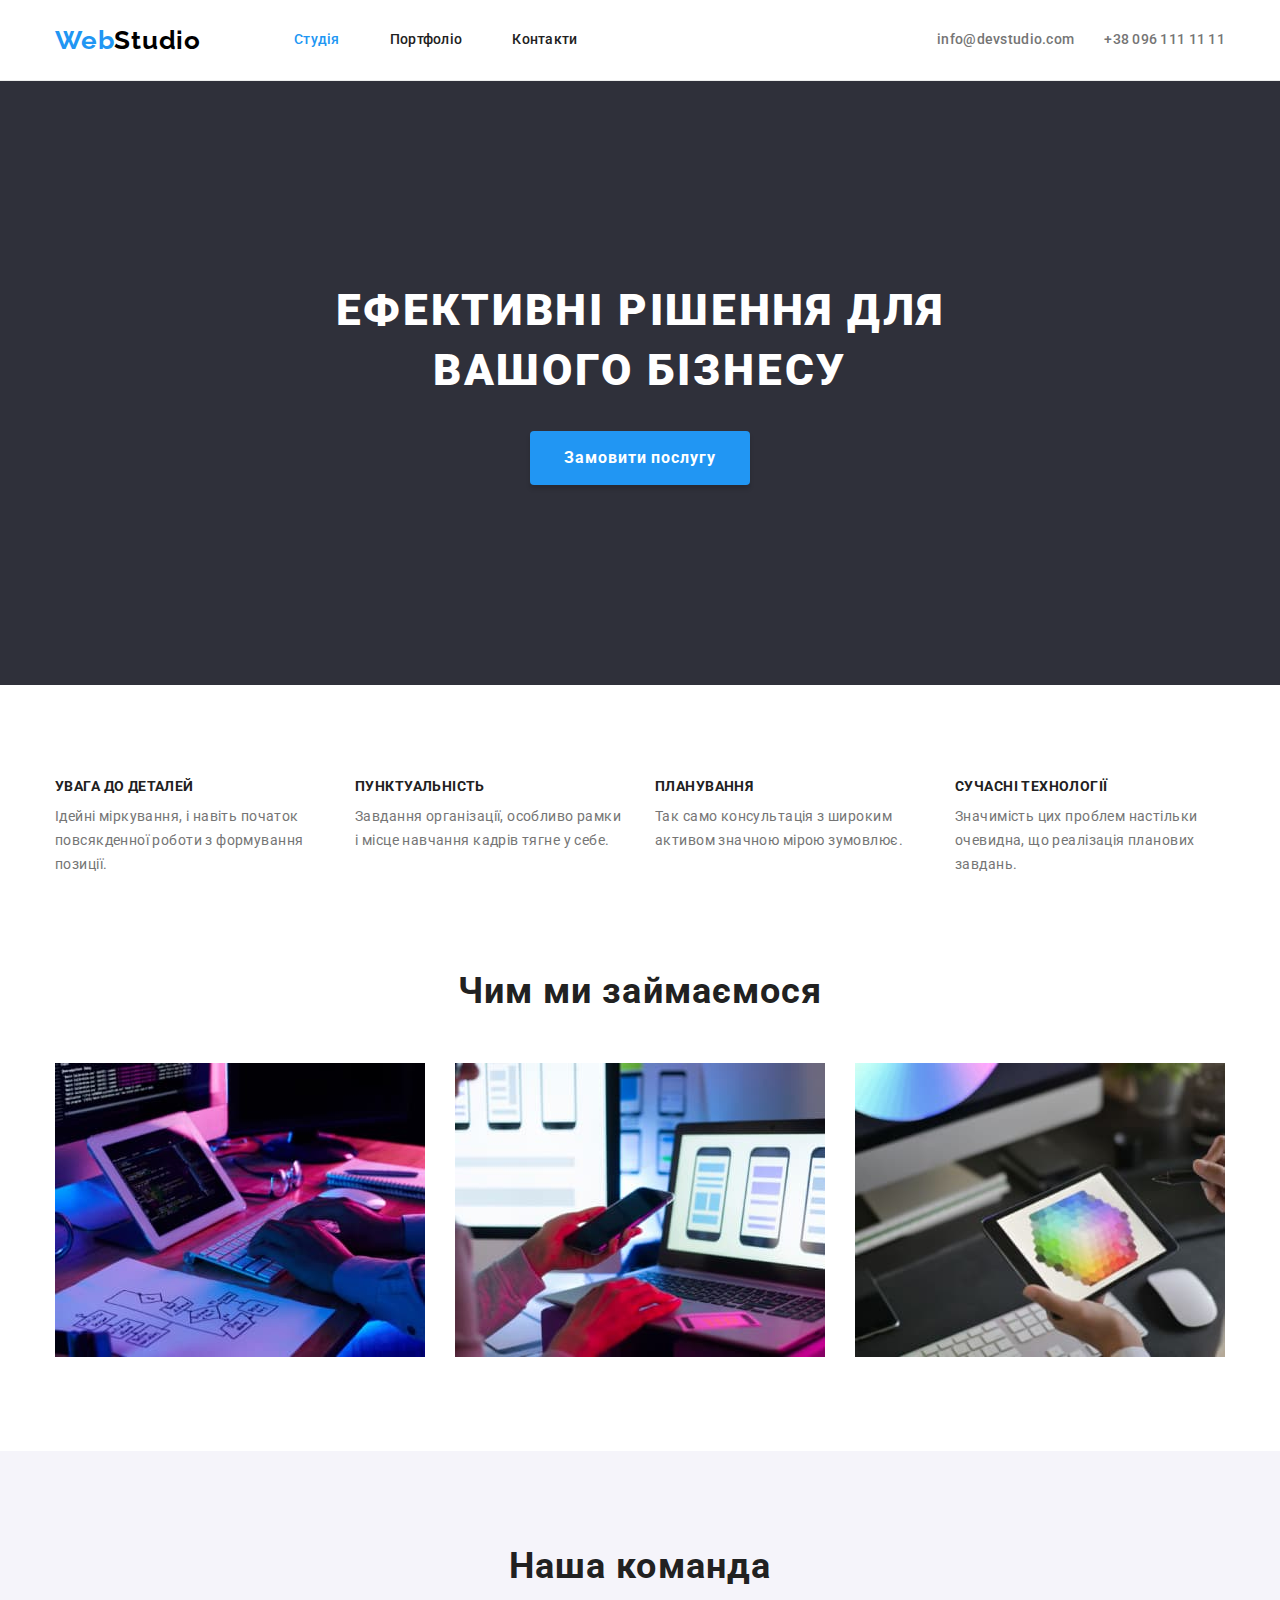
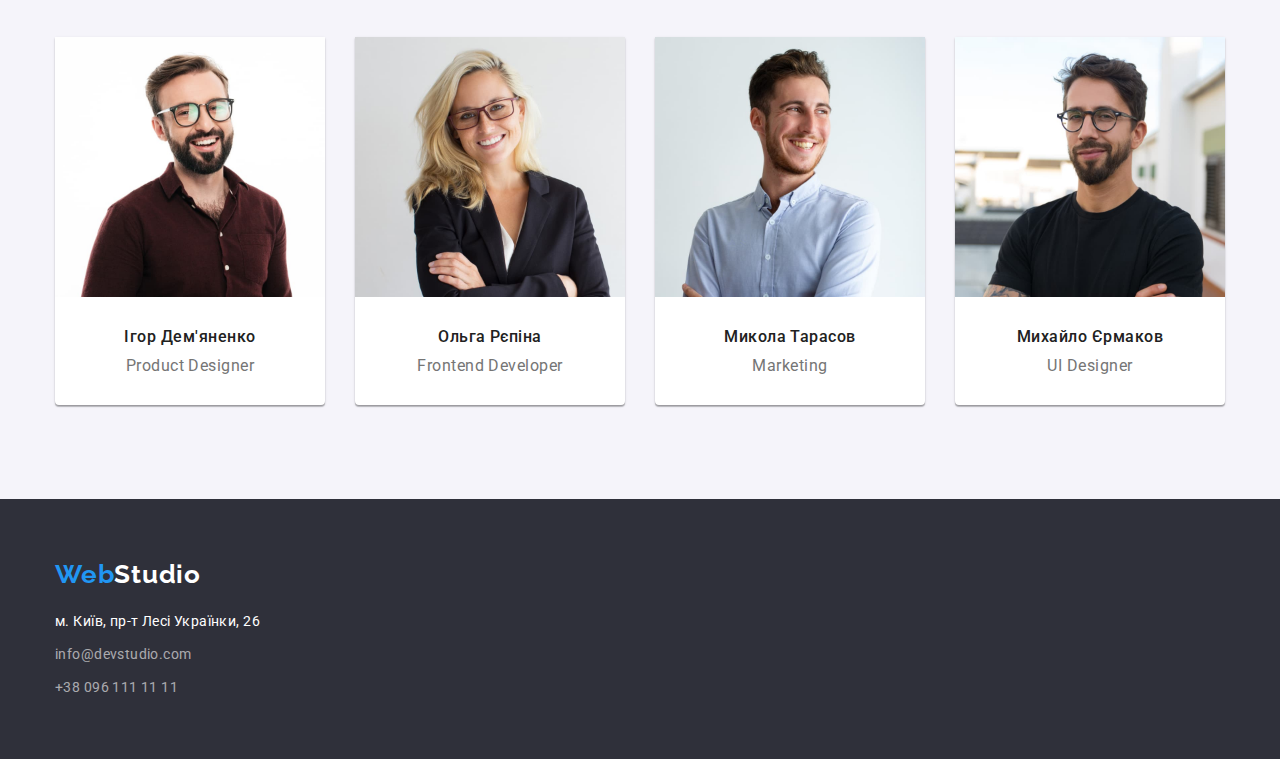
==== commit 8f53d60a: "Добавляет исправления ментора" ====
--- a/index.html
+++ b/index.html
@@ -29,18 +29,22 @@
           >
           <ul class="menu list">
             <li class="menu-item">
-              <a class="menu-link link link-hover current" href="./index.html">Студія</a>
+              <a class="menu-link link link-hover link-header current" href="./index.html"
+                >Студія</a
+              >
             </li>
             <li class="menu-item">
-              <a class="menu-link link link-hover" href="./portfolio.html">Портфоліо</a>
-            </li>
-            <li class="menu-item"><a class="menu-link link link-hover" href="">Контакти</a></li>
+              <a class="menu-link link link-hover link-header" href="./portfolio.html">Портфоліо</a>
+            </li>
+            <li class="menu-item">
+              <a class="menu-link link link-hover link-header" href="">Контакти</a>
+            </li>
           </ul>
         </nav>
         <ul class="header-contact-list list">
           <li class="header-contact-item">
             <a
-              class="mailto-link link link-hover header-contact-link"
+              class="mailto-link link link-hover link-header header-contact-link"
               href="mailto:info@devstudio.com
 "
               >info@devstudio.com
@@ -48,7 +52,7 @@
           </li>
           <li>
             <a
-              class="phone-number-link link link-hover header-contact-link"
+              class="phone-number-link link link-hover link-header header-contact-link"
               href="tel:+380961111111"
               >+38 096 111 11 11</a
             >
@@ -144,8 +148,10 @@
                 width="270"
                 height="260"
               />
-              <h3 class="team-item-title">Ігор Дем'яненко</h3>
-              <p class="team-item-text" lang="en">Product Designer</p>
+              <div class="team-item-wrapper">
+                <h3 class="team-item-title">Ігор Дем'яненко</h3>
+                <p class="team-item-text" lang="en">Product Designer</p>
+              </div>
             </li>
             <li class="team-item">
               <img
@@ -155,8 +161,10 @@
                 width="270"
                 height="260"
               />
-              <h3 class="team-item-title">Ольга Рєпіна</h3>
-              <p class="team-item-text" lang="en">Frontend Developer</p>
+              <div class="team-item-wrapper">
+                <h3 class="team-item-title">Ольга Рєпіна</h3>
+                <p class="team-item-text" lang="en">Frontend Developer</p>
+              </div>
             </li>
             <li class="team-item">
               <img
@@ -166,8 +174,10 @@
                 width="270"
                 height="260"
               />
-              <h3 class="team-item-title">Микола Тарасов</h3>
-              <p class="team-item-text" lang="en">Marketing</p>
+              <div class="team-item-wrapper">
+                <h3 class="team-item-title">Микола Тарасов</h3>
+                <p class="team-item-text" lang="en">Marketing</p>
+              </div>
             </li>
             <li class="team-item">
               <img
@@ -177,8 +187,10 @@
                 width="270"
                 height="260"
               />
-              <h3 class="team-item-title">Михайло Єрмаков</h3>
-              <p class="team-item-text" lang="en">UI Designer</p>
+              <div class="team-item-wrapper">
+                <h3 class="team-item-title">Михайло Єрмаков</h3>
+                <p class="team-item-text" lang="en">UI Designer</p>
+              </div>
             </li>
           </ul>
         </div>
@@ -202,12 +214,12 @@
                 >м. Київ, пр-т Лесі Українки, 26</a
               >
             </li>
-            <li class="address-list-item">
+            <li class="address-item">
               <a class="mailto link link-hover footer-contact-link" href="mailto:info@devstudio.com"
                 >info@devstudio.com
               </a>
             </li>
-            <li class="address-list-item">
+            <li class="address-item">
               <a class="phone-number link link-hover footer-contact-link" href="tel:+380961111111"
                 >+38 096 111 11 11</a
               >
--- a/css/styles.css
+++ b/css/styles.css
@@ -85,6 +85,19 @@
   margin-left: auto;
   margin-right: auto;
 }
+.link-header {
+  display: inline-block;
+  padding-top: 32px;
+  padding-bottom: 32px;
+  font-weight: 500;
+  font-size: 14px;
+  line-height: 1.14;
+  letter-spacing: 0.02em;
+}
+.link-hover:hover,
+.linc-hover:focus-within {
+  color: var(--accent-color);
+}
 .title {
   font-size: 36px;
   line-height: 1.17;
@@ -94,10 +107,6 @@
 }
 .transform {
   text-transform: uppercase;
-}
-.link-hover:hover,
-.linc-hover:focus-within {
-  color: var(--accent-color);
 }
 /* //////////////////////////////////////////// */
 /* logo */
@@ -111,22 +120,20 @@
 }
 .logo-span {
   color: var(--accent-color);
+  
 }
 .footer-logo {
   color: var(--secondary-color-w);
-  margin-bottom: 20px;
 }
 /*====================   HEADER   ==================== */
 .header {
-  border-bottom: 1px solid var(--secondary-border-color);
-  padding-top: 25px;
-  padding-bottom: 25px;  
+  border-bottom: 1px solid var(--secondary-border-color);    
 }
 .header-container {
   display: flex;
-  justify-content: space-between;
-  
-}
+  justify-content: space-between;  
+}
+/* nav */
 .navigation {
   display: flex;
   justify-content: center;
@@ -139,27 +146,19 @@
 .header-logo {
   margin-right: 93px;
 }
+.menu-link { 
+  color: var(--primary-color);
+}
+/* header-contact */
 .header-contact-list {
   display: flex;
   justify-content: center;
   align-items: center;
-  column-gap: 30px;
-}
-/* nav */
-.menu-link {
-  font-weight: 500;
-  font-size: 14px;
-  line-height: 1.14;
-  letter-spacing: 0.02em;
-  color: var(--primary-color);
-}
-/* header-contact */
-.header-contact-link {
+  column-gap: 30px;  
+}
+
+.header-contact-link {  
   color: var(--secondary-color);
-  font-weight: 500;
-  font-size: 14px;
-  line-height: 1.14;
-  letter-spacing: 0.02em;
 }
 /* //////////////////////////////////////////// */
 /*    ///   hero   ///    */
@@ -167,12 +166,7 @@
   background-color: var(--secondary-background-color-dark);
   padding-top: 200px;
   padding-bottom: 200px;
-}
-.hero-container {
-  display: flex;
-  flex-direction: column;
-  align-items: center;
-  row-gap: 30px;
+  text-align: center;
 }
 .hero-title {
   font-weight: 900;
@@ -181,8 +175,7 @@
   text-align: center;
   letter-spacing: 0.06em;
   width: 696px;
-  /* margin-right: auto;
-    margin-left: auto; */
+  margin: 0 auto; 
   color: var(--secondary-color-w);
 }
 /* button */
@@ -190,6 +183,7 @@
   font-family: inherit;
   cursor: pointer;
   font-size: 16px;
+  border-color: transparent;
 }
 .button-primary {
   font-weight: 700;
@@ -197,8 +191,7 @@
   letter-spacing: 0.06em;
   color: var(--secondary-color-w);
   padding: 10px 32px;
-  /* margin-right: auto;
-    margin-left: auto; */
+  margin-top: 30px;
   background: var(--accent-color);
   box-shadow: 0px 4px 4px rgba(0, 0, 0, 0.15);
   border-radius: 4px;
@@ -211,7 +204,7 @@
   border-radius: 4px;
   color: var(--primary-color);
   background-color: var(--btn-background-color);
-  border-color: transparent;
+ 
 }
 /* =========== */
 .button-activ:active {
@@ -283,15 +276,16 @@
 }
 .team-item {
   background-color: var(--primary-background-color);
-  padding-bottom: 30px;
+  /* padding-bottom: 30px; */
   box-shadow: 0px 1px 3px rgba(0, 0, 0, 0.12), 0px 1px 1px rgba(0, 0, 0, 0.14),
     0px 2px 1px rgba(0, 0, 0, 0.2);
   border-radius: 0px 0px 4px 4px;
   flex-basis: calc((100% - 90px) / 4);
 
 }
-.team-img {
-  margin-bottom: 30px;
+.team-item-wrapper{
+  padding-top: 30px;
+  padding-bottom: 30px;
 }
 .team-item-title {
   font-weight: 500;
@@ -315,15 +309,13 @@
   padding-top: 60px;
   padding-bottom: 60px;
 }
-
-.address-list {
-  display: flex;
-  flex-direction: column;
-  row-gap: 9px;
+.address {
   font-style: normal;
-  margin-top: 20px;
-}
-
+  margin-top: 20px; 
+}
+.address-item:not(:last-child){ 
+  margin-bottom: 9px;
+}
 .address-link {
   font-size: 14px;
   line-height: 1.71;
@@ -363,6 +355,10 @@
 
 .portfolio-item-clients-wrapper {
   border: 1px solid var(--primary-border-color);
+  border-top: none;
+  /* border-right: 1px solid var(--primary-border-color);
+  border-bottom: 1px solid var(--primary-border-color);
+  border-left: 1px solid var(--primary-border-color); */
   padding: 20px 24px;
 }
 .portfolio-item-clients-title {
